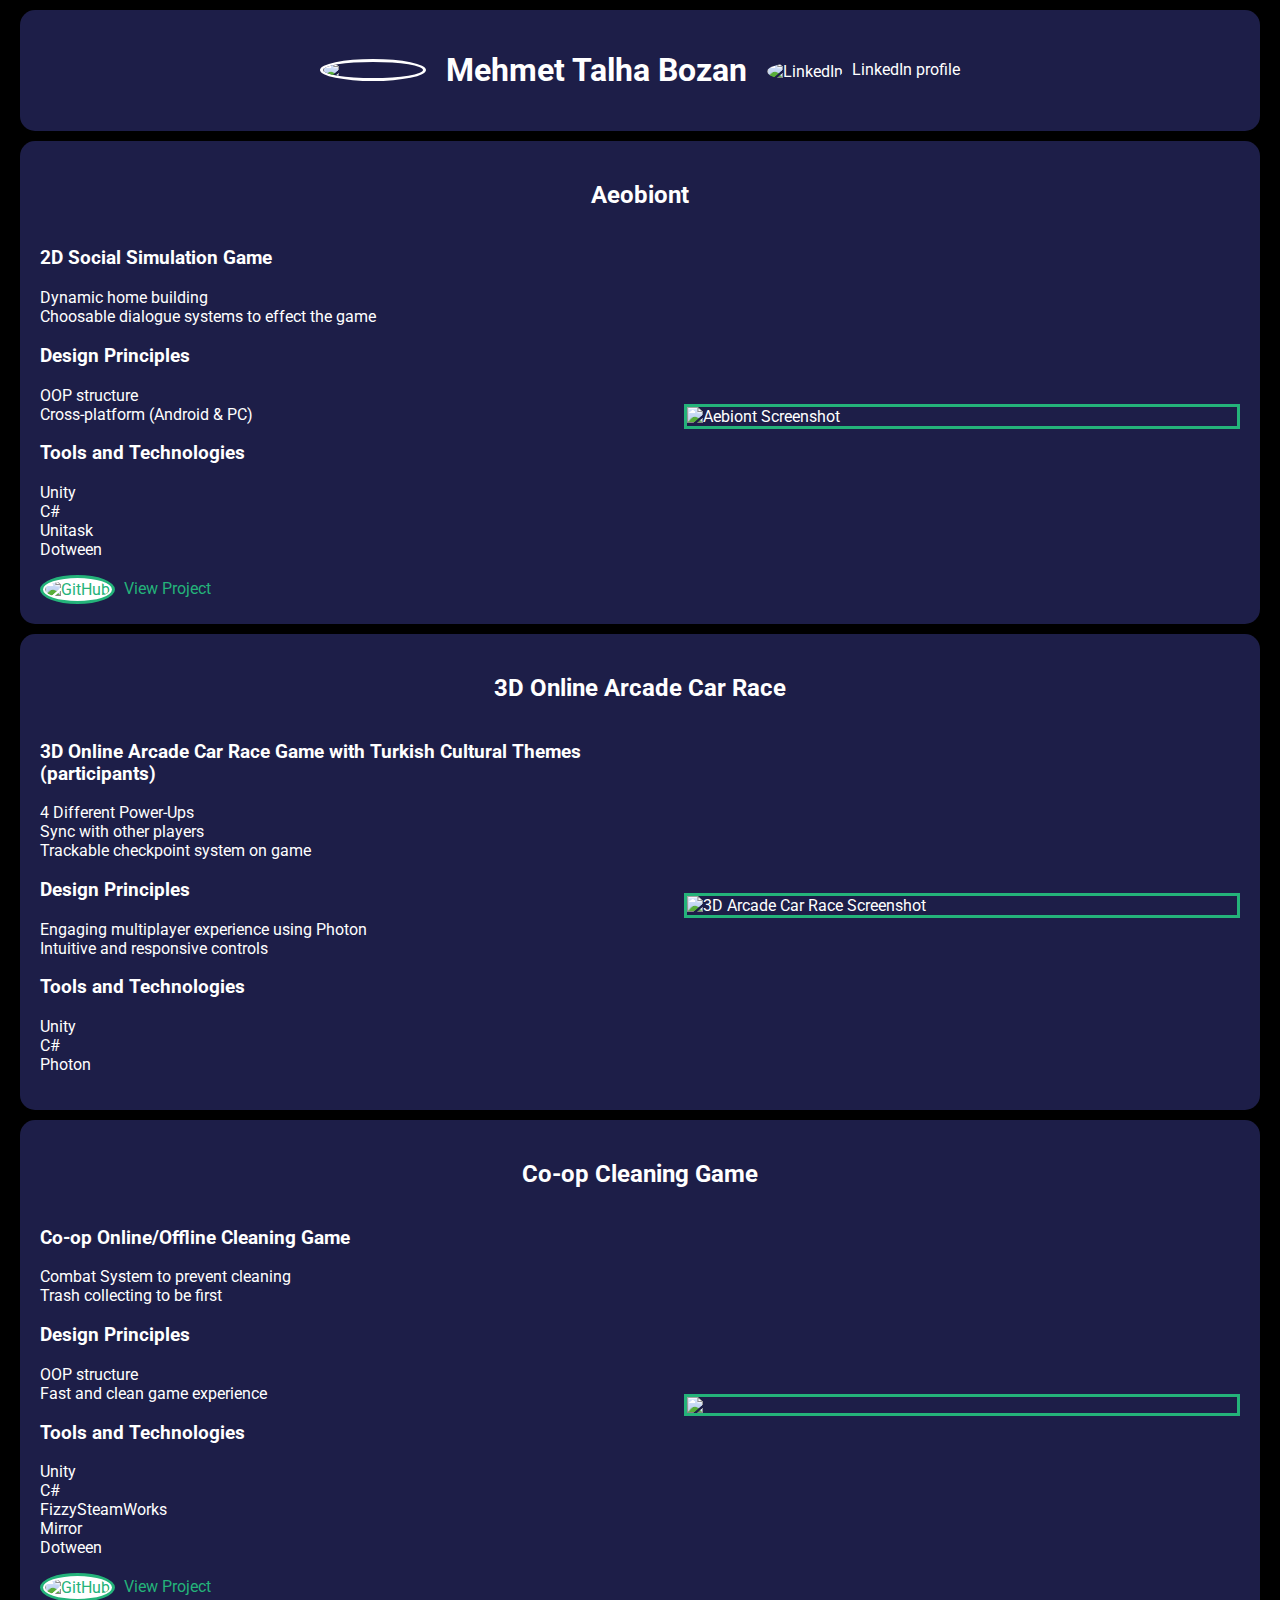
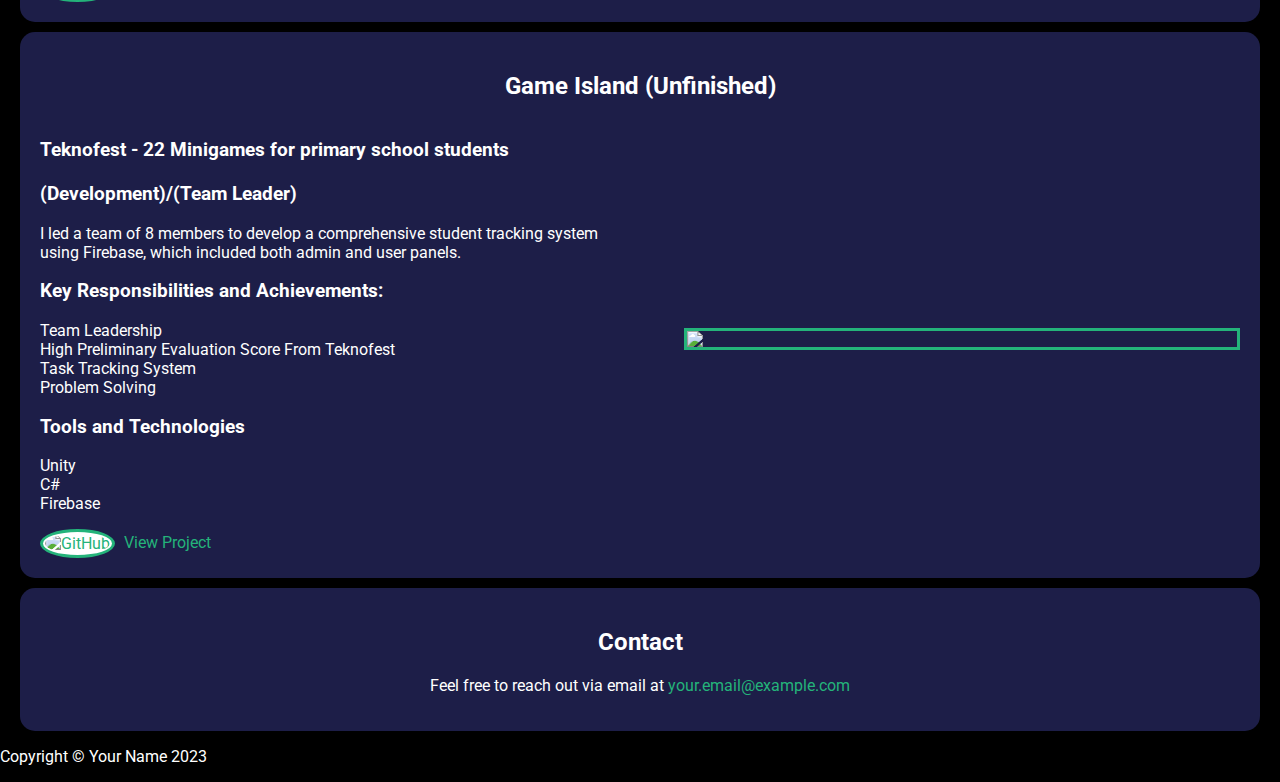
==== index.html @ c2ad6990 "Update Portfolio" ====
<!DOCTYPE html>
<html lang="en">
  <head>
    <meta charset="UTF-8" />
    <meta name="viewport" content="width=device-width, initial-scale=1.0" />
    <title>Game Developer Portfolio</title>
    <link rel="stylesheet" href="css/styles.css" />
    <link rel="icon" type="image/x-icon" href="assets/images/favicon.ico" />
    <link
      href="https://fonts.googleapis.com/css2?family=Roboto:wght@400;700&display=swap"
      rel="stylesheet"
    />
    <link rel="icon" href="assets/images/favicon.ico" />
  </head>
  <body>
    <header class="section">
      <div class="holder">
        <img
          style="max-width: 120%; height: auto; border: 3px solid white"
          src="https://media.licdn.com/dms/image/D4D03AQH8mOARW-Vsqw/profile-displayphoto-shrink_800_800/0/1674888553360?e=1718841600&v=beta&t=roE36IMVCkVnVp-s0TBsZjOnJZtFviJPsGChB_8E4e8"
        />
        <h1>Mehmet Talha Bozan</h1>
        <a
          style="color: white"
          href="https://www.linkedin.com/in/mehmet-talha-bozan/"
          target="_blank"
        >
          <img
            src="https://www.linkedin.com/favicon.ico"
            alt="LinkedIn"
            style="
              width: 20px;
              height: 20px;
              vertical-align: middle;
              margin-right: 5px;
            "
          />
          LinkedIn profile
        </a>
      </div>
    </header>

    <section class="section" id="projects">
      <h2>Aeobiont</h2>
      <div class="project">
        <div class="project-content">
          <h3>2D Social Simulation Game</h3>
          <ul>
            <li>Dynamic home building</li>
            <li>Choosable dialogue systems to effect the game</li>
            <li></li>
          </ul>
          <h3>Design Principles</h3>
          <ul>
            <li>OOP structure</li>
            <li>Cross-platform (Android & PC)</li>
          </ul>
          <h3>Tools and Technologies</h3>
          <ul>
            <li>Unity</li>
            <li>C#</li>
            <li>Unitask</li>
            <li>Dotween</li>
          </ul>
          <a href="https://github.com/talha-bozan/Aeobiont" target="_blank">
            <img
              src="https://github.githubassets.com/favicons/favicon.png"
              alt="GitHub"
              style="
                width: 24px;
                height: 24px;
                vertical-align: middle;
                margin-right: 5px;
                padding: 2px;
                background-color: white;
                border-radius: 50%;
              "
            />
            View Project
          </a>
        </div>
        <img
          src="/assets/images/Aebiont.gif"
          alt="Aebiont Screenshot"
          style="border: 3px solid #24b37a"
        />
      </div>
    </section>

    <section class="section" id="projects">
      <h2>3D Online Arcade Car Race</h2>
      <div class="project">
        <div class="project-content">
          <h3>
            3D Online Arcade Car Race Game with Turkish Cultural Themes
            (participants)
          </h3>
          <ul>
            <li>4 Different Power-Ups</li>
            <li>Sync with other players</li>
            <li>Trackable checkpoint system on game</li>
          </ul>
          <h3>Design Principles</h3>
          <ul>
            <li>Engaging multiplayer experience using Photon</li>
            <li>Intuitive and responsive controls</li>
          </ul>
          <h3>Tools and Technologies</h3>
          <ul>
            <li>Unity</li>
            <li>C#</li>
            <li>Photon</li>
          </ul>
        </div>
        <img
          src="assets/images/developiaJoga.gif"
          alt="3D Arcade Car Race
        Screenshot"
          style="border: 3px solid #24b37a"
        />
      </div>
    </section>
    <!--
    <section class="section" id="projects">
      <h2>Developia Joga</h2>
      <div class="project">
        <div class="project-content">
          <h3>Arcade Car Race</h3>
          <p>
            Description of Project 1. What it's about, what technologies were
            used, etc.
          </p>
          <a href="link_to_project_1" target="_blank">
            <img
              src="https://github.githubassets.com/favicons/favicon.png"
              alt="GitHub"
              style="
                width: 24px;
                height: 24px;
                vertical-align: middle;
                margin-right: 5px;
                padding: 2px;
                background-color: white;
                border-radius: 50%;
              "
            />
            View Project
          </a>
        </div>
        <img src=" alt="Project 1 Screenshot" style="border: 3px solid #24b37a"
        />
      </div>
       Repeat for other projects 
    </section>
-->
    <section class="section" id="projects">
      <h2>Co-op Cleaning Game</h2>
      <div class="project">
        <div class="project-content">
          <h3>Co-op Online/Offline Cleaning Game</h3>
          <ul>
            <li>Combat System to prevent cleaning</li>
            <li>Trash collecting to be first</li>
          </ul>
          <h3>Design Principles</h3>
          <ul>
            <li>OOP structure</li>
            <li>Fast and clean game experience</li>
          </ul>
          <h3>Tools and Technologies</h3>
          <ul>
            <li>Unity</li>
            <li>C#</li>
            <li>FizzySteamWorks</li>
            <li>Mirror</li>
            <li>Dotween</li>
          </ul>
          <a
            href="https://github.com/talha-bozan/Co-op-Cleaning-Game"
            target="_blank"
          >
            <img
              src="https://github.githubassets.com/favicons/favicon.png"
              alt="GitHub"
              style="
                width: 24px;
                height: 24px;
                vertical-align: middle;
                margin-right: 5px;
                padding: 2px;
                background-color: white;
                border-radius: 50%;
              "
            />
            View Project
          </a>
        </div>
        <img src="assets/images/trashgame1.gif"Project 1 Screenshot"
        style="border: 3px solid #24b37a" />
      </div>
      <!-- Repeat for other projects -->
    </section>
    <section class="section" id="projects">
      <h2>Game Island (Unfinished)</h2>
      <div class="project">
        <div class="project-content">
          <h3>
            Teknofest - 22 Minigames for primary school students <br />
            <br />(Development)/(Team Leader)
          </h3>
          <ul>
            I led a team of 8 members to develop a comprehensive student
            tracking system using Firebase, which included both admin and user
            panels.
          </ul>
          <h3>Key Responsibilities and Achievements:</h3>
          <ul>
            <li>Team Leadership</li>
            <li>High Preliminary Evaluation Score From Teknofest</li>
            <li>Task Tracking System</li>
            <li>Problem Solving</li>
          </ul>
          <h3>Tools and Technologies</h3>
          <ul>
            <li>Unity</li>
            <li>C#</li>
            <li>Firebase</li>
          </ul>
          <a href="https://github.com/Oyun-Adasi/OyunAdasi/" target="_blank">
            <img
              src="https://github.githubassets.com/favicons/favicon.png"
              alt="GitHub"
              style="
                width: 24px;
                height: 24px;
                vertical-align: middle;
                margin-right: 5px;
                padding: 2px;
                background-color: white;
                border-radius: 50%;
              "
            />
            View Project
          </a>
        </div>
        <img src="assets/images/oyunadasi.gif"Project 1 Screenshot"
        style="border: 3px solid #24b37a" />
      </div>
      <!-- Repeat for other projects -->
    </section>

    <section class="section" id="contact">
      <h2>Contact</h2>
      <p>
        Feel free to reach out via email at
        <a href="mailto:your.email@example.com">your.email@example.com</a>
      </p>
    </section>

    <footer>
      <p>Copyright © Your Name 2023</p>
    </footer>

    <script src="js/script.js"></script>
  </body>
</html>
---- css/styles.css ----
.section {
  background: rgba(36, 37, 90, 0.8) url('/mnt/data/A_semi-transparent_overlay_with_a_subtle_tech-insp.png') center/cover no-repeat;
  padding: 20px;
  text-align: center;
  margin: 10px auto;
  flex: 1;
  transition: background-color 0.5s ease, border-radius 0.5s ease;
  max-width: 1200px;
  border-radius: 15px;
  font-family: 'Roboto', sans-serif; /* Updated font */
}

.section:hover {
  background-color: rgba(36, 37, 90, 0.9);
  border-radius: 25px;
}

body {
  font-family: 'Roboto', sans-serif;
  background: #000 url() center/cover no-repeat;
  color: #fff;
  margin: 0;
}

ul {
  list-style-type: none;
  padding-left: 0;
}

header {
  display: flex;
  align-items: center;
  justify-content: center;
  gap: 20px;
}

.holder {
  display: flex;
  justify-content: center;
  align-items: center;
  gap: 20px;
}

header img {
  width: 100px;
  height: 100px;
  border-radius: 50%;
}

.project {
  display: flex;
  justify-content: space-between;
  align-items: center;
  text-align: left;
  gap: 20px;
}

.project img {
  width: 550px;
  height: auto;
  border: 3px solid #24b37a;
}

.project-content {
  flex: 1;
  max-width: 600px;
  margin-right: 20px;
}

a {
  color: #24b37a;
  text-decoration: none;
}

a:hover {
  text-decoration: underline;
}
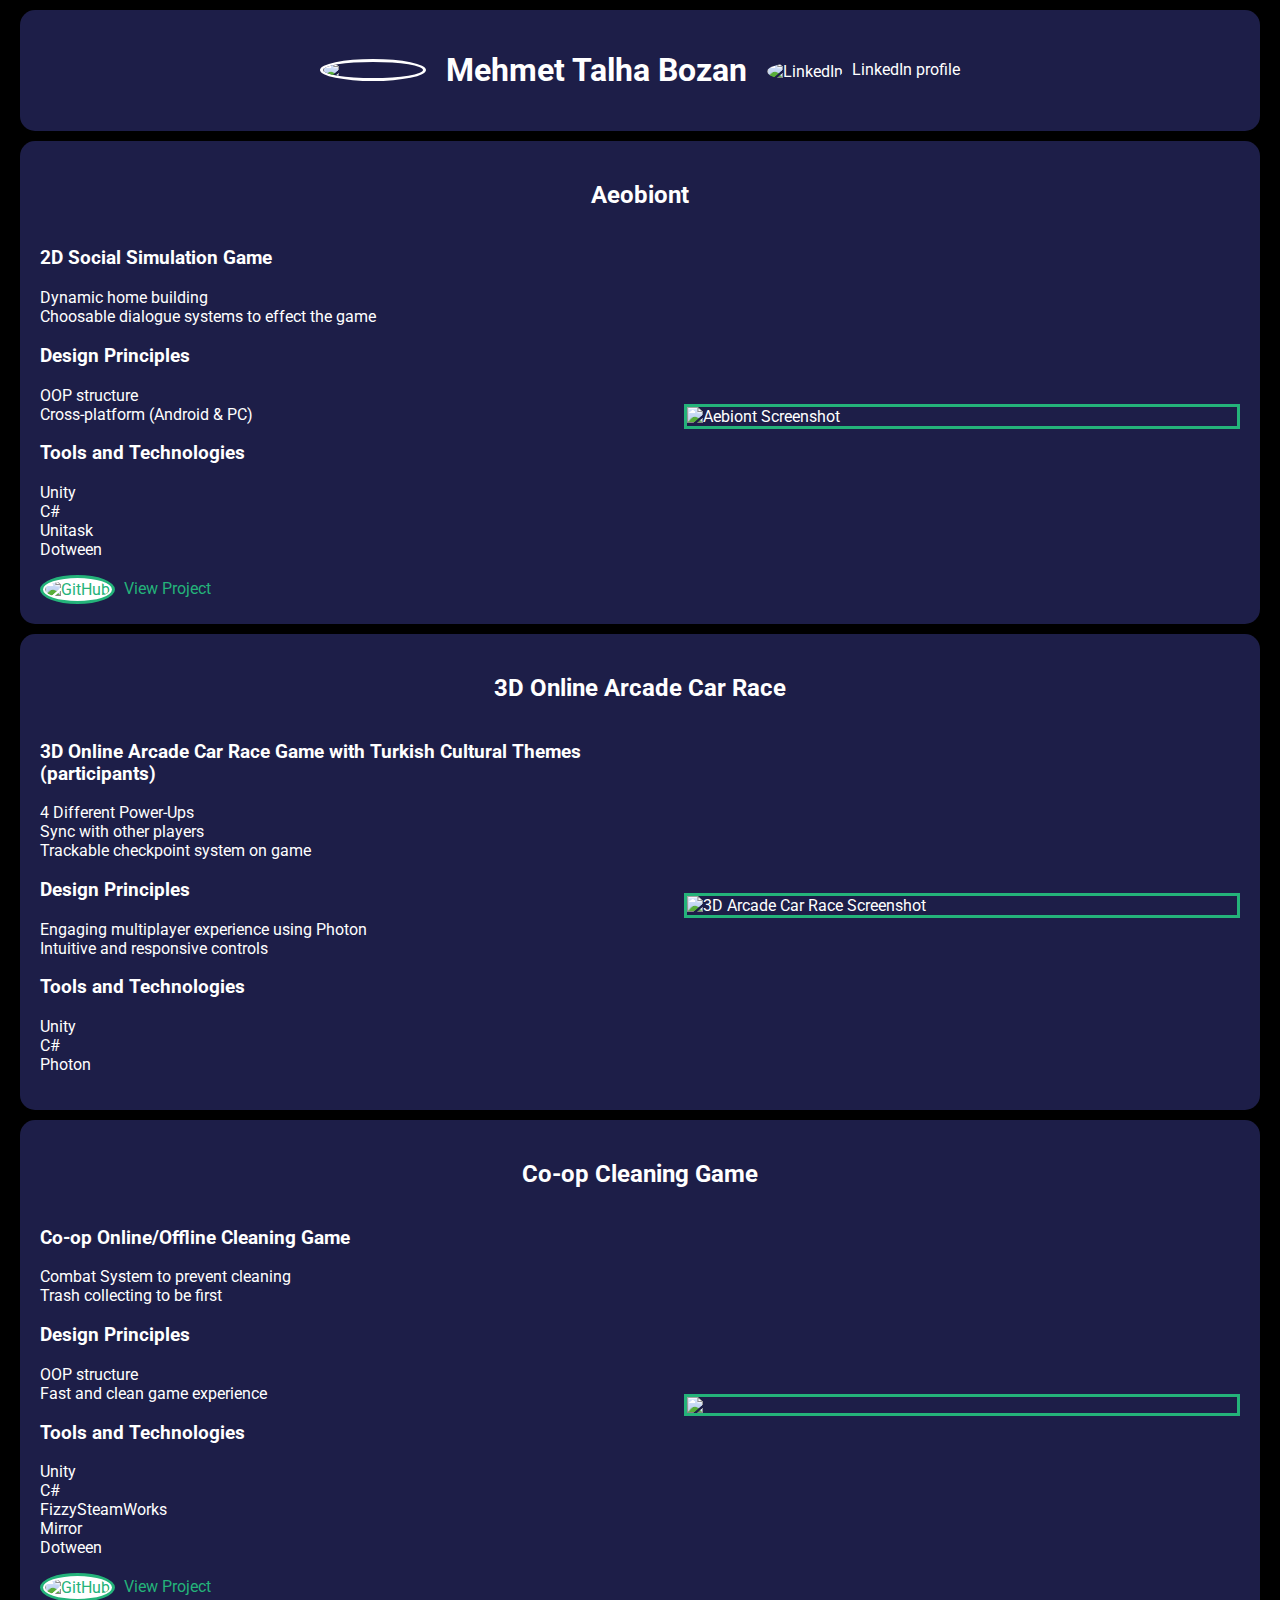
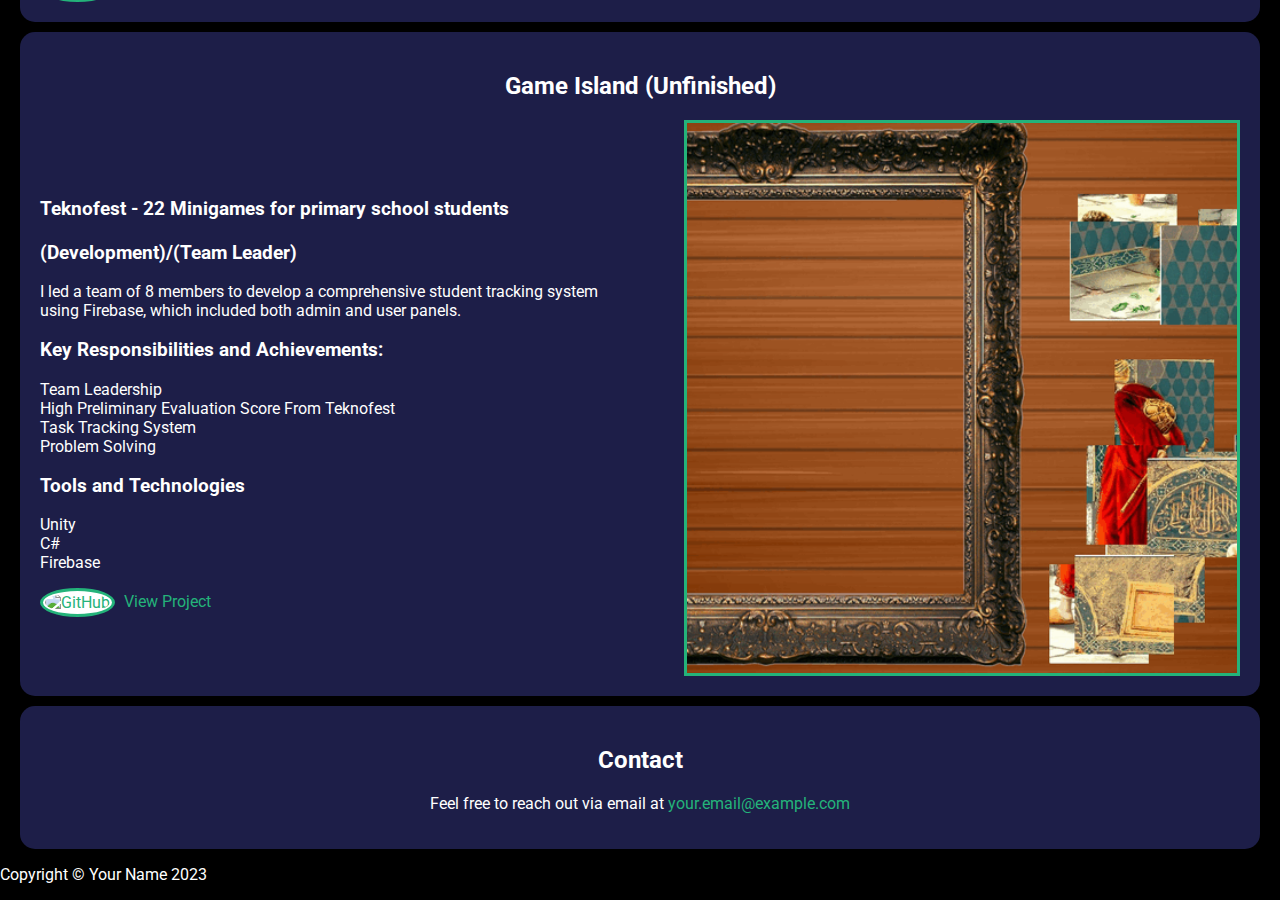
==== commit 29ec2232: "lfs removed" ====
--- a/index.html
+++ b/index.html
@@ -243,7 +243,7 @@
             View Project
           </a>
         </div>
-        <img src="assets/images/oyunadasi.gif"Project 1 Screenshot"
+        <img src="assets/images/oyunadasi1.gif"Project 1 Screenshot"
         style="border: 3px solid #24b37a" />
       </div>
       <!-- Repeat for other projects -->
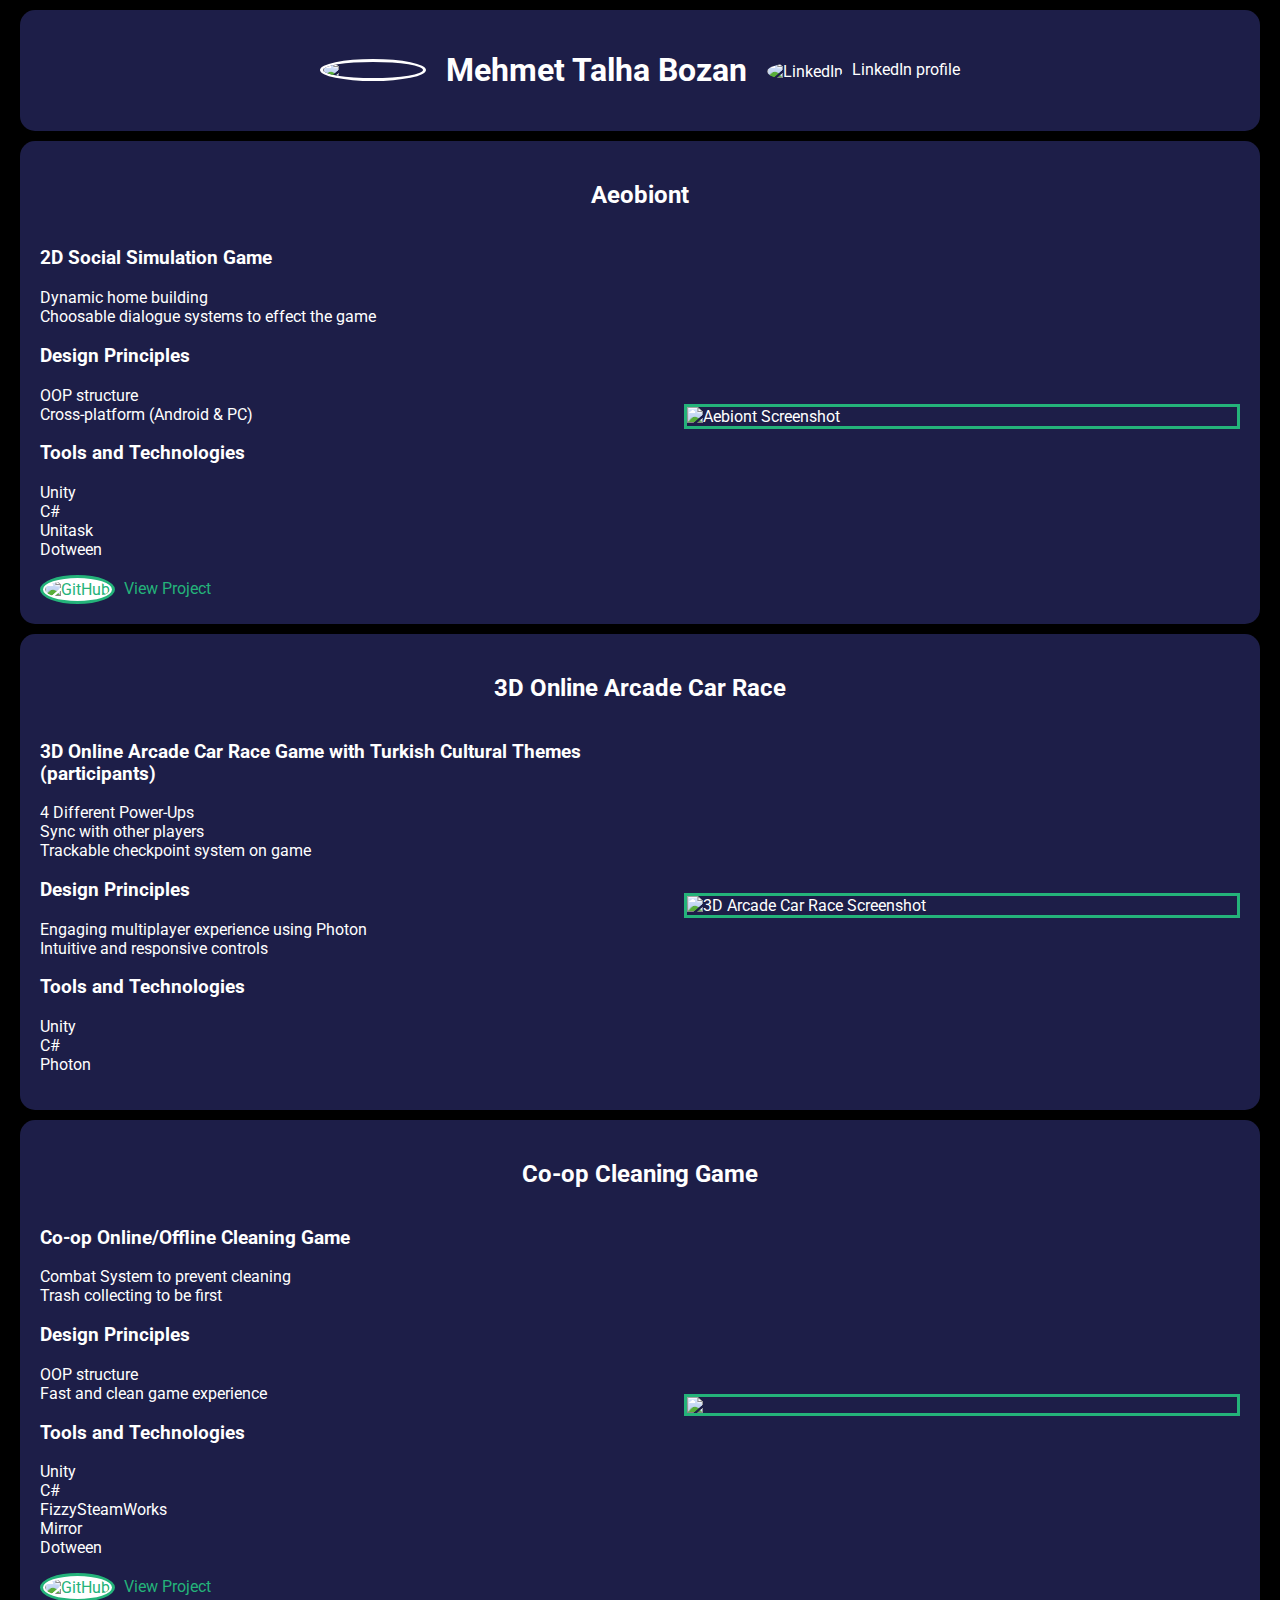
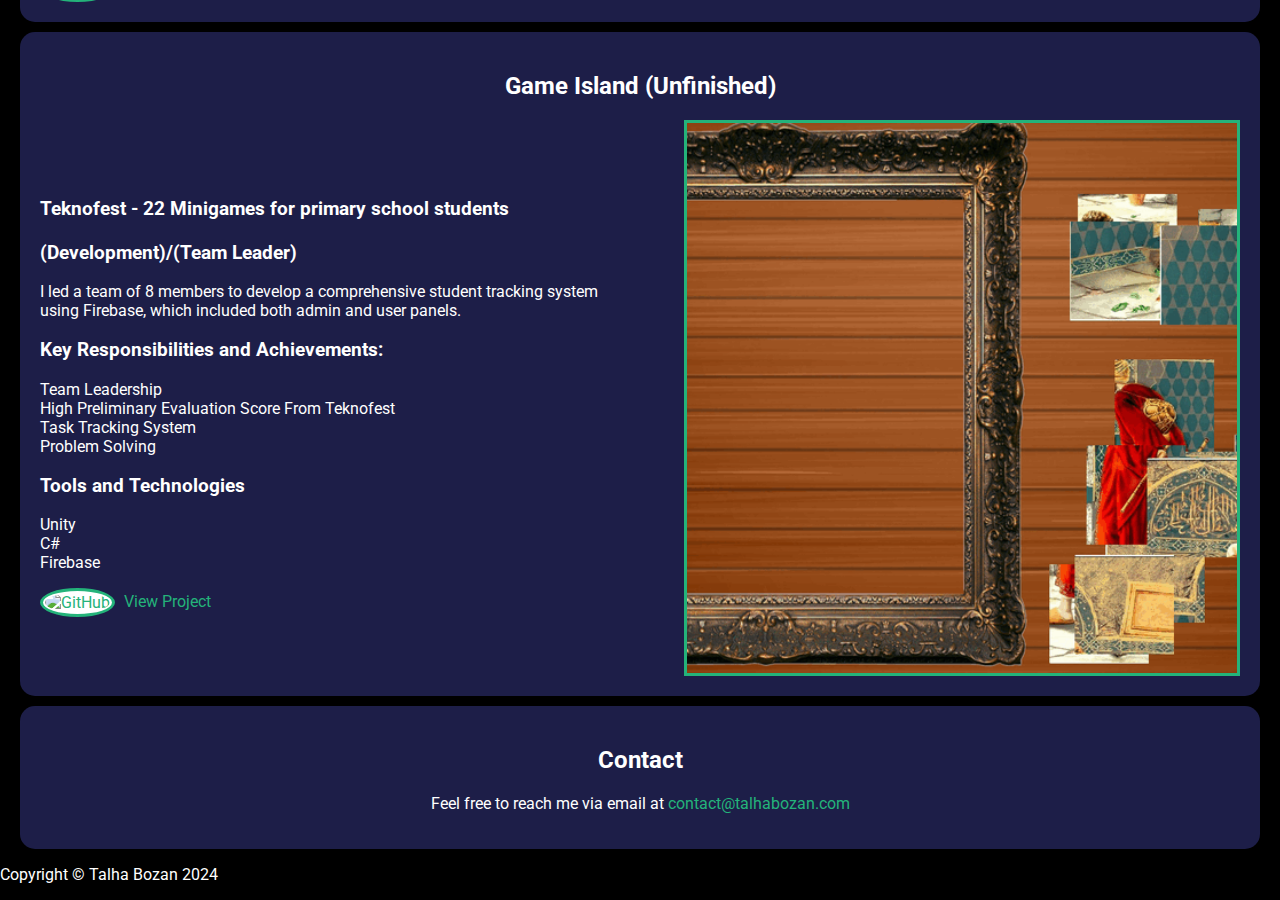
==== commit 0d65cdb5: "Changed Mail" ====
--- a/index.html
+++ b/index.html
@@ -252,13 +252,13 @@
     <section class="section" id="contact">
       <h2>Contact</h2>
       <p>
-        Feel free to reach out via email at
-        <a href="mailto:your.email@example.com">your.email@example.com</a>
+        Feel free to reach me via email at
+        <a href="mailto:contact@talhabozan.com">contact@talhabozan.com</a>
       </p>
     </section>
 
     <footer>
-      <p>Copyright © Your Name 2023</p>
+      <p>Copyright © Talha Bozan 2024</p>
     </footer>
 
     <script src="js/script.js"></script>
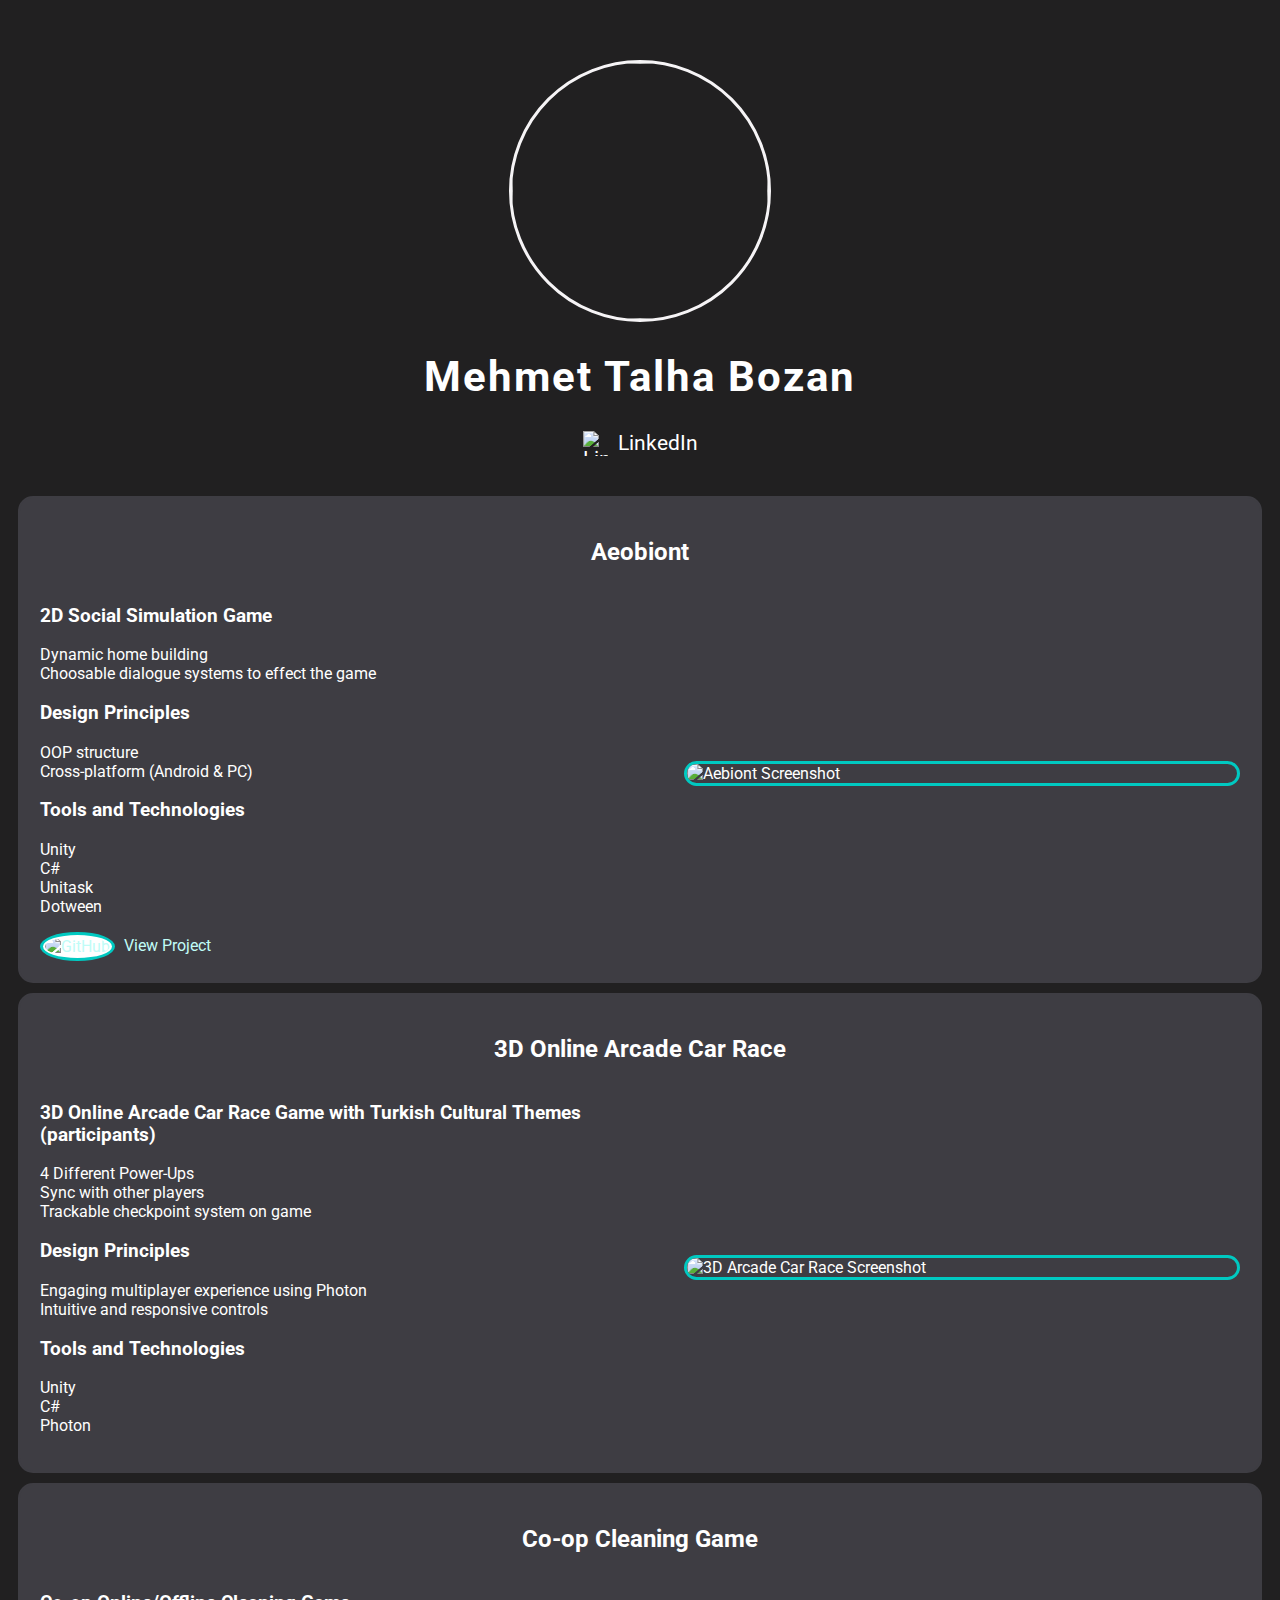
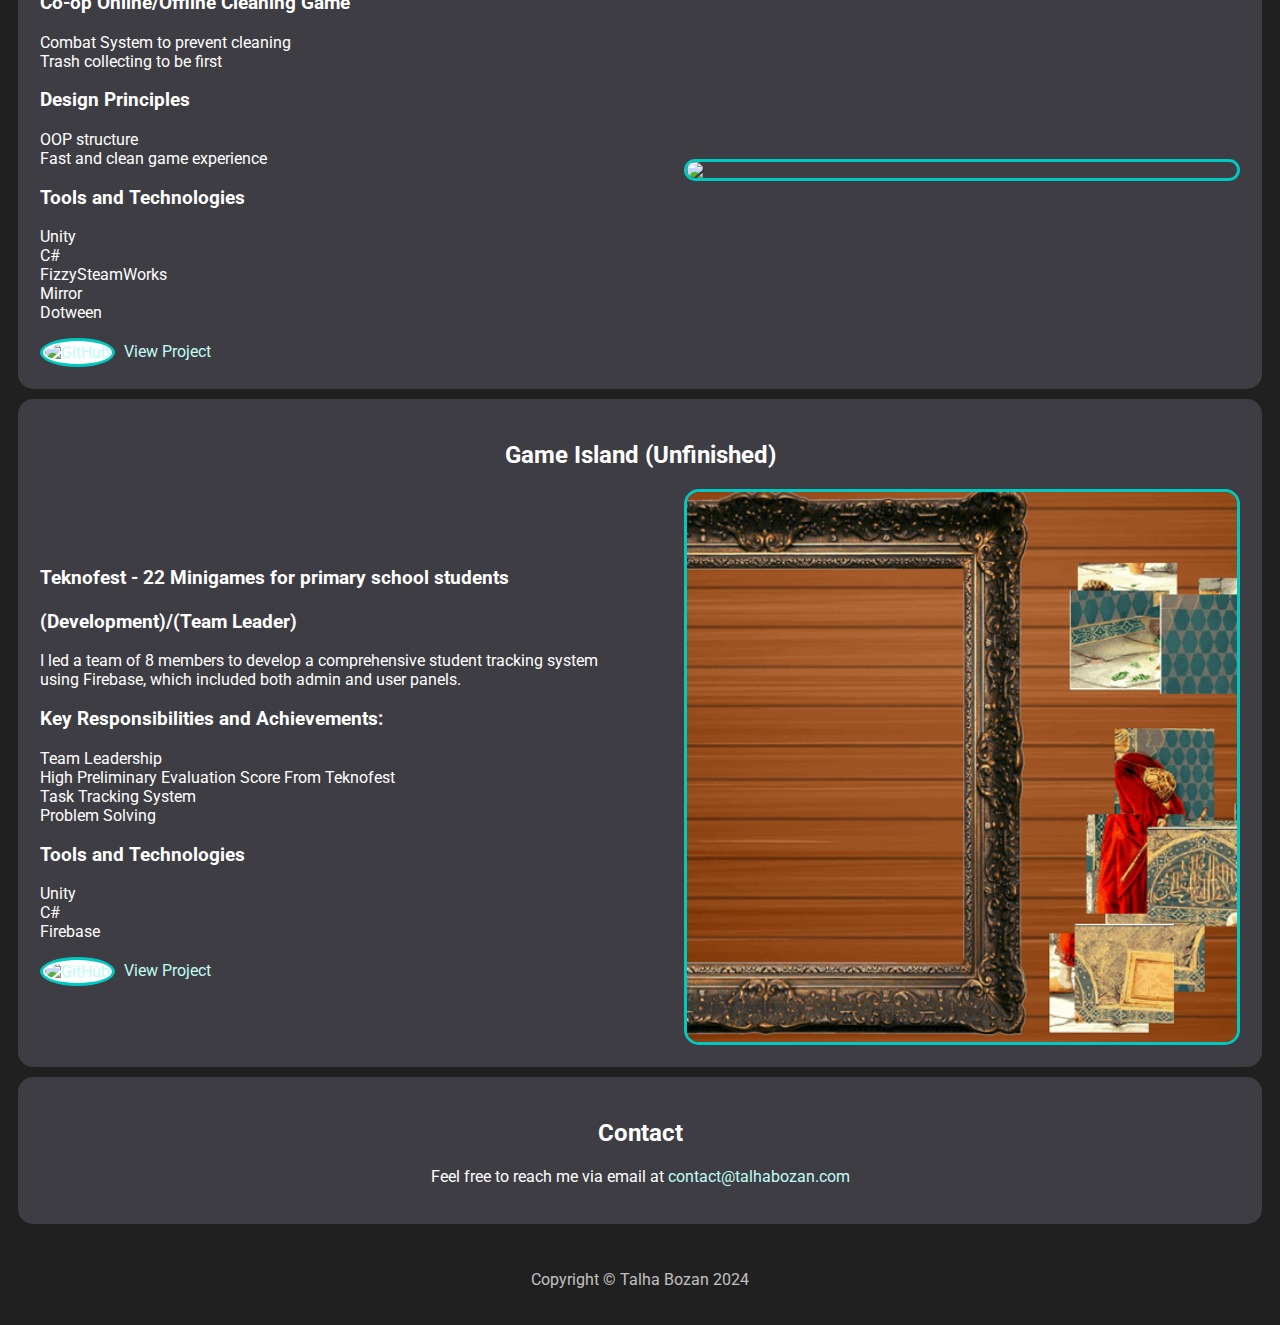
==== commit 3d3e65d3: "design revamp" ====
--- a/index.html
+++ b/index.html
@@ -1,126 +1,97 @@
 <!DOCTYPE html>
 <html lang="en">
-  <head>
-    <meta charset="UTF-8" />
-    <meta name="viewport" content="width=device-width, initial-scale=1.0" />
-    <title>Game Developer Portfolio</title>
-    <link rel="stylesheet" href="css/styles.css" />
-    <link rel="icon" type="image/x-icon" href="assets/images/favicon.ico" />
-    <link
-      href="https://fonts.googleapis.com/css2?family=Roboto:wght@400;700&display=swap"
-      rel="stylesheet"
-    />
-    <link rel="icon" href="assets/images/favicon.ico" />
-  </head>
-  <body>
-    <header class="section">
-      <div class="holder">
-        <img
-          style="max-width: 120%; height: auto; border: 3px solid white"
-          src="https://media.licdn.com/dms/image/D4D03AQH8mOARW-Vsqw/profile-displayphoto-shrink_800_800/0/1674888553360?e=1718841600&v=beta&t=roE36IMVCkVnVp-s0TBsZjOnJZtFviJPsGChB_8E4e8"
-        />
-        <h1>Mehmet Talha Bozan</h1>
-        <a
-          style="color: white"
-          href="https://www.linkedin.com/in/mehmet-talha-bozan/"
-          target="_blank"
-        >
-          <img
-            src="https://www.linkedin.com/favicon.ico"
-            alt="LinkedIn"
-            style="
-              width: 20px;
-              height: 20px;
-              vertical-align: middle;
-              margin-right: 5px;
-            "
-          />
-          LinkedIn profile
+
+<head>
+  <meta charset="UTF-8" />
+  <meta name="viewport" content="width=device-width, initial-scale=1.0" />
+  <title>Talha's Portfolio</title>
+  <link rel="stylesheet" href="css/styles.css" />
+  <link rel="icon" type="image/x-icon" href="assets/images/favicon.ico" />
+  <link href="https://fonts.googleapis.com/css2?family=Roboto:wght@400;700&display=swap" rel="stylesheet" />
+  <link rel="icon" href="assets/images/favicon.ico" />
+</head>
+
+<body>
+  <header class="">
+    <div class="holder">
+      <img class="avatar"
+        src="https://media.licdn.com/dms/image/D4D03AQH8mOARW-Vsqw/profile-displayphoto-shrink_800_800/0/1674888553360?e=1718841600&v=beta&t=roE36IMVCkVnVp-s0TBsZjOnJZtFviJPsGChB_8E4e8" />
+      <h1>Mehmet Talha Bozan</h1>
+      <a class="social-link" href="https://www.linkedin.com/in/mehmet-talha-bozan/" target="_blank">
+        <img src="https://www.linkedin.com/favicon.ico" alt="LinkedIn" class="linkedin-icon" />
+        LinkedIn
+      </a>
+    </div>
+  </header>
+
+  <section class="section" id="projects">
+    <h2>Aeobiont</h2>
+    <div class="project">
+      <div class="project-content">
+        <h3>2D Social Simulation Game</h3>
+        <ul>
+          <li>Dynamic home building</li>
+          <li>Choosable dialogue systems to effect the game</li>
+          <li></li>
+        </ul>
+        <h3>Design Principles</h3>
+        <ul>
+          <li>OOP structure</li>
+          <li>Cross-platform (Android & PC)</li>
+        </ul>
+        <h3>Tools and Technologies</h3>
+        <ul>
+          <li>Unity</li>
+          <li>C#</li>
+          <li>Unitask</li>
+          <li>Dotween</li>
+        </ul>
+        <a href="https://github.com/talha-bozan/Aeobiont" target="_blank">
+          <img src="https://github.githubassets.com/favicons/favicon.png" alt="GitHub" style="
+                width: 24px;
+                height: 24px;
+                vertical-align: middle;
+                margin-right: 5px;
+                padding: 2px;
+                background-color: white;
+                border-radius: 50%;
+              " />
+          View Project
         </a>
       </div>
-    </header>
-
-    <section class="section" id="projects">
-      <h2>Aeobiont</h2>
-      <div class="project">
-        <div class="project-content">
-          <h3>2D Social Simulation Game</h3>
-          <ul>
-            <li>Dynamic home building</li>
-            <li>Choosable dialogue systems to effect the game</li>
-            <li></li>
-          </ul>
-          <h3>Design Principles</h3>
-          <ul>
-            <li>OOP structure</li>
-            <li>Cross-platform (Android & PC)</li>
-          </ul>
-          <h3>Tools and Technologies</h3>
-          <ul>
-            <li>Unity</li>
-            <li>C#</li>
-            <li>Unitask</li>
-            <li>Dotween</li>
-          </ul>
-          <a href="https://github.com/talha-bozan/Aeobiont" target="_blank">
-            <img
-              src="https://github.githubassets.com/favicons/favicon.png"
-              alt="GitHub"
-              style="
-                width: 24px;
-                height: 24px;
-                vertical-align: middle;
-                margin-right: 5px;
-                padding: 2px;
-                background-color: white;
-                border-radius: 50%;
-              "
-            />
-            View Project
-          </a>
-        </div>
-        <img
-          src="/assets/images/Aebiont.gif"
-          alt="Aebiont Screenshot"
-          style="border: 3px solid #24b37a"
-        />
-      </div>
-    </section>
-
-    <section class="section" id="projects">
-      <h2>3D Online Arcade Car Race</h2>
-      <div class="project">
-        <div class="project-content">
-          <h3>
-            3D Online Arcade Car Race Game with Turkish Cultural Themes
-            (participants)
-          </h3>
-          <ul>
-            <li>4 Different Power-Ups</li>
-            <li>Sync with other players</li>
-            <li>Trackable checkpoint system on game</li>
-          </ul>
-          <h3>Design Principles</h3>
-          <ul>
-            <li>Engaging multiplayer experience using Photon</li>
-            <li>Intuitive and responsive controls</li>
-          </ul>
-          <h3>Tools and Technologies</h3>
-          <ul>
-            <li>Unity</li>
-            <li>C#</li>
-            <li>Photon</li>
-          </ul>
-        </div>
-        <img
-          src="assets/images/developiaJoga.gif"
-          alt="3D Arcade Car Race
-        Screenshot"
-          style="border: 3px solid #24b37a"
-        />
-      </div>
-    </section>
-    <!--
+      <img class="project-preview" src="/assets/images/Aebiont.gif" alt="Aebiont Screenshot" />
+    </div>
+  </section>
+
+  <section class="section" id="projects">
+    <h2>3D Online Arcade Car Race</h2>
+    <div class="project">
+      <div class="project-content">
+        <h3>
+          3D Online Arcade Car Race Game with Turkish Cultural Themes
+          (participants)
+        </h3>
+        <ul>
+          <li>4 Different Power-Ups</li>
+          <li>Sync with other players</li>
+          <li>Trackable checkpoint system on game</li>
+        </ul>
+        <h3>Design Principles</h3>
+        <ul>
+          <li>Engaging multiplayer experience using Photon</li>
+          <li>Intuitive and responsive controls</li>
+        </ul>
+        <h3>Tools and Technologies</h3>
+        <ul>
+          <li>Unity</li>
+          <li>C#</li>
+          <li>Photon</li>
+        </ul>
+      </div>
+      <img class="project-preview" src="assets/images/developiaJoga.gif" alt="3D Arcade Car Race Screenshot" />
+    </div>
+  </section>
+  <!--
     <section class="section" id="projects">
       <h2>Developia Joga</h2>
       <div class="project">
@@ -147,120 +118,107 @@
             View Project
           </a>
         </div>
-        <img src=" alt="Project 1 Screenshot" style="border: 3px solid #24b37a"
-        />
-      </div>
-       Repeat for other projects 
+        <img class="project-preview" src=" alt="Project 1 Screenshot" />
+      </div>
+      Repeat for other projects 
     </section>
 -->
-    <section class="section" id="projects">
-      <h2>Co-op Cleaning Game</h2>
-      <div class="project">
-        <div class="project-content">
-          <h3>Co-op Online/Offline Cleaning Game</h3>
-          <ul>
-            <li>Combat System to prevent cleaning</li>
-            <li>Trash collecting to be first</li>
-          </ul>
-          <h3>Design Principles</h3>
-          <ul>
-            <li>OOP structure</li>
-            <li>Fast and clean game experience</li>
-          </ul>
-          <h3>Tools and Technologies</h3>
-          <ul>
-            <li>Unity</li>
-            <li>C#</li>
-            <li>FizzySteamWorks</li>
-            <li>Mirror</li>
-            <li>Dotween</li>
-          </ul>
-          <a
-            href="https://github.com/talha-bozan/Co-op-Cleaning-Game"
-            target="_blank"
-          >
-            <img
-              src="https://github.githubassets.com/favicons/favicon.png"
-              alt="GitHub"
-              style="
-                width: 24px;
-                height: 24px;
-                vertical-align: middle;
-                margin-right: 5px;
-                padding: 2px;
-                background-color: white;
-                border-radius: 50%;
-              "
-            />
-            View Project
-          </a>
-        </div>
-        <img src="assets/images/trashgame1.gif"Project 1 Screenshot"
-        style="border: 3px solid #24b37a" />
-      </div>
-      <!-- Repeat for other projects -->
-    </section>
-    <section class="section" id="projects">
-      <h2>Game Island (Unfinished)</h2>
-      <div class="project">
-        <div class="project-content">
-          <h3>
-            Teknofest - 22 Minigames for primary school students <br />
-            <br />(Development)/(Team Leader)
-          </h3>
-          <ul>
-            I led a team of 8 members to develop a comprehensive student
-            tracking system using Firebase, which included both admin and user
-            panels.
-          </ul>
-          <h3>Key Responsibilities and Achievements:</h3>
-          <ul>
-            <li>Team Leadership</li>
-            <li>High Preliminary Evaluation Score From Teknofest</li>
-            <li>Task Tracking System</li>
-            <li>Problem Solving</li>
-          </ul>
-          <h3>Tools and Technologies</h3>
-          <ul>
-            <li>Unity</li>
-            <li>C#</li>
-            <li>Firebase</li>
-          </ul>
-          <a href="https://github.com/Oyun-Adasi/OyunAdasi/" target="_blank">
-            <img
-              src="https://github.githubassets.com/favicons/favicon.png"
-              alt="GitHub"
-              style="
-                width: 24px;
-                height: 24px;
-                vertical-align: middle;
-                margin-right: 5px;
-                padding: 2px;
-                background-color: white;
-                border-radius: 50%;
-              "
-            />
-            View Project
-          </a>
-        </div>
-        <img src="assets/images/oyunadasi1.gif"Project 1 Screenshot"
-        style="border: 3px solid #24b37a" />
-      </div>
-      <!-- Repeat for other projects -->
-    </section>
-
-    <section class="section" id="contact">
-      <h2>Contact</h2>
-      <p>
-        Feel free to reach me via email at
-        <a href="mailto:contact@talhabozan.com">contact@talhabozan.com</a>
-      </p>
-    </section>
-
-    <footer>
-      <p>Copyright © Talha Bozan 2024</p>
-    </footer>
-
-    <script src="js/script.js"></script>
-  </body>
-</html>
+  <section class="section" id="projects">
+    <h2>Co-op Cleaning Game</h2>
+    <div class="project">
+      <div class="project-content">
+        <h3>Co-op Online/Offline Cleaning Game</h3>
+        <ul>
+          <li>Combat System to prevent cleaning</li>
+          <li>Trash collecting to be first</li>
+        </ul>
+        <h3>Design Principles</h3>
+        <ul>
+          <li>OOP structure</li>
+          <li>Fast and clean game experience</li>
+        </ul>
+        <h3>Tools and Technologies</h3>
+        <ul>
+          <li>Unity</li>
+          <li>C#</li>
+          <li>FizzySteamWorks</li>
+          <li>Mirror</li>
+          <li>Dotween</li>
+        </ul>
+        <a href="https://github.com/talha-bozan/Co-op-Cleaning-Game" target="_blank">
+          <img src="https://github.githubassets.com/favicons/favicon.png" alt="GitHub" style="
+                width: 24px;
+                height: 24px;
+                vertical-align: middle;
+                margin-right: 5px;
+                padding: 2px;
+                background-color: white;
+                border-radius: 50%;
+              " />
+          View Project
+        </a>
+      </div>
+      <img class="project-preview" src="assets/images/trashgame1.gif" />
+    </div>
+    <!-- Repeat for other projects -->
+  </section>
+  <section class="section" id="projects">
+    <h2>Game Island (Unfinished)</h2>
+    <div class="project">
+      <div class="project-content">
+        <h3>
+          Teknofest - 22 Minigames for primary school students <br />
+          <br />(Development)/(Team Leader)
+        </h3>
+        <ul>
+          I led a team of 8 members to develop a comprehensive student
+          tracking system using Firebase, which included both admin and user
+          panels.
+        </ul>
+        <h3>Key Responsibilities and Achievements:</h3>
+        <ul>
+          <li>Team Leadership</li>
+          <li>High Preliminary Evaluation Score From Teknofest</li>
+          <li>Task Tracking System</li>
+          <li>Problem Solving</li>
+        </ul>
+        <h3>Tools and Technologies</h3>
+        <ul>
+          <li>Unity</li>
+          <li>C#</li>
+          <li>Firebase</li>
+        </ul>
+        <a href="https://github.com/Oyun-Adasi/OyunAdasi/" target="_blank">
+          <img src="https://github.githubassets.com/favicons/favicon.png" alt="GitHub" style="
+                width: 24px;
+                height: 24px;
+                vertical-align: middle;
+                margin-right: 5px;
+                padding: 2px;
+                background-color: white;
+                border-radius: 50%;
+              " />
+          View Project
+        </a>
+      </div>
+      <img class="project-preview" src="assets/images/oyunadasi1.gif" />
+    </div>
+    <!-- Repeat for other projects -->
+  </section>
+
+  <section class="section" id="contact">
+    <h2>Contact</h2>
+    <p>
+      Feel free to reach me via email at
+      <a href="mailto:contact@talhabozan.com">contact@talhabozan.com</a>
+    </p>
+  </section>
+
+  <footer>
+    <p>Copyright © Talha Bozan 2024</p>
+  </footer>
+
+  <script src="js/script.js"></script>
+</body>
+
+</html>--- a/css/styles.css
+++ b/css/styles.css
@@ -1,23 +1,24 @@
 .section {
-  background: rgba(36, 37, 90, 0.8) url('/mnt/data/A_semi-transparent_overlay_with_a_subtle_tech-insp.png') center/cover no-repeat;
+  background: #3E3D43;
   padding: 20px;
   text-align: center;
   margin: 10px auto;
   flex: 1;
-  transition: background-color 0.5s ease, border-radius 0.5s ease;
+  transition: background-color 0.5s ease, border-color 0.5s ease;
   max-width: 1200px;
   border-radius: 15px;
+  border: 2px solid #3E3D43;
   font-family: 'Roboto', sans-serif; /* Updated font */
 }
 
 .section:hover {
-  background-color: rgba(36, 37, 90, 0.9);
-  border-radius: 25px;
+  background-color: #3E3D43AA;
+  border-color: #00C9C1;
 }
 
 body {
   font-family: 'Roboto', sans-serif;
-  background: #000 url() center/cover no-repeat;
+  background: #212021;
   color: #fff;
   margin: 0;
 }
@@ -35,16 +36,57 @@
 }
 
 .holder {
+  margin: 60px 0 30px 0;
   display: flex;
+  flex-direction: column;
   justify-content: center;
   align-items: center;
-  gap: 20px;
+  gap: 30px;
+  font-size: 1.3em;
+}
+
+.holder > h1 {
+  margin: 0;
+  letter-spacing: 2px;
 }
 
 header img {
-  width: 100px;
-  height: 100px;
+  max-width: 120%;
+  width: 256px;
+  height: 256px;
+}
+
+.avatar {
   border-radius: 50%;
+  border: 3px solid #F6F4F6;
+}
+
+.avatar:hover {
+  animation: hoover 5s ease-in-out infinite;
+}
+
+@keyframes hoover {
+  0% {
+    transform: scale(1);
+  }
+  50% {
+    transform: scale(1.1);
+  }
+  100% {
+    transform: scale(1);
+  }
+}
+
+.social-link {
+  color: white;
+  display: flex;
+  items-align: center;
+  gap: 10px;
+}
+
+.linkedin-icon {
+  width: 25px;
+  height: 25px;
 }
 
 .project {
@@ -58,7 +100,7 @@
 .project img {
   width: 550px;
   height: auto;
-  border: 3px solid #24b37a;
+  border: 3px solid #00C9C1;
 }
 
 .project-content {
@@ -67,11 +109,44 @@
   margin-right: 20px;
 }
 
+.project-preview {
+  border: 3px solid #00C9C1;
+  border-radius: 15px;
+}
+
 a {
-  color: #24b37a;
+  color: #C0FCF7;
   text-decoration: none;
 }
 
 a:hover {
   text-decoration: underline;
 }
+
+footer {
+  text-align: center;
+  padding: 20px;
+  color: #C2C1C2;
+}
+
+@media (max-width: 1024px) {
+  .section {
+    margin: 10px;
+  }
+}
+
+/* Media query for mobile devices */
+@media (max-width: 768px) {
+  .section {
+    overflow: hidden; /* Ensure content does not overflow */
+  }
+
+  .project {
+    flex-wrap: wrap; /* Allow the content to wrap */
+  }
+
+  .project img {
+    width: 100%; /* Make image width 100% of the parent container */
+    max-width: 100%; /* Ensure it doesn’t exceed parent container */
+  }
+}
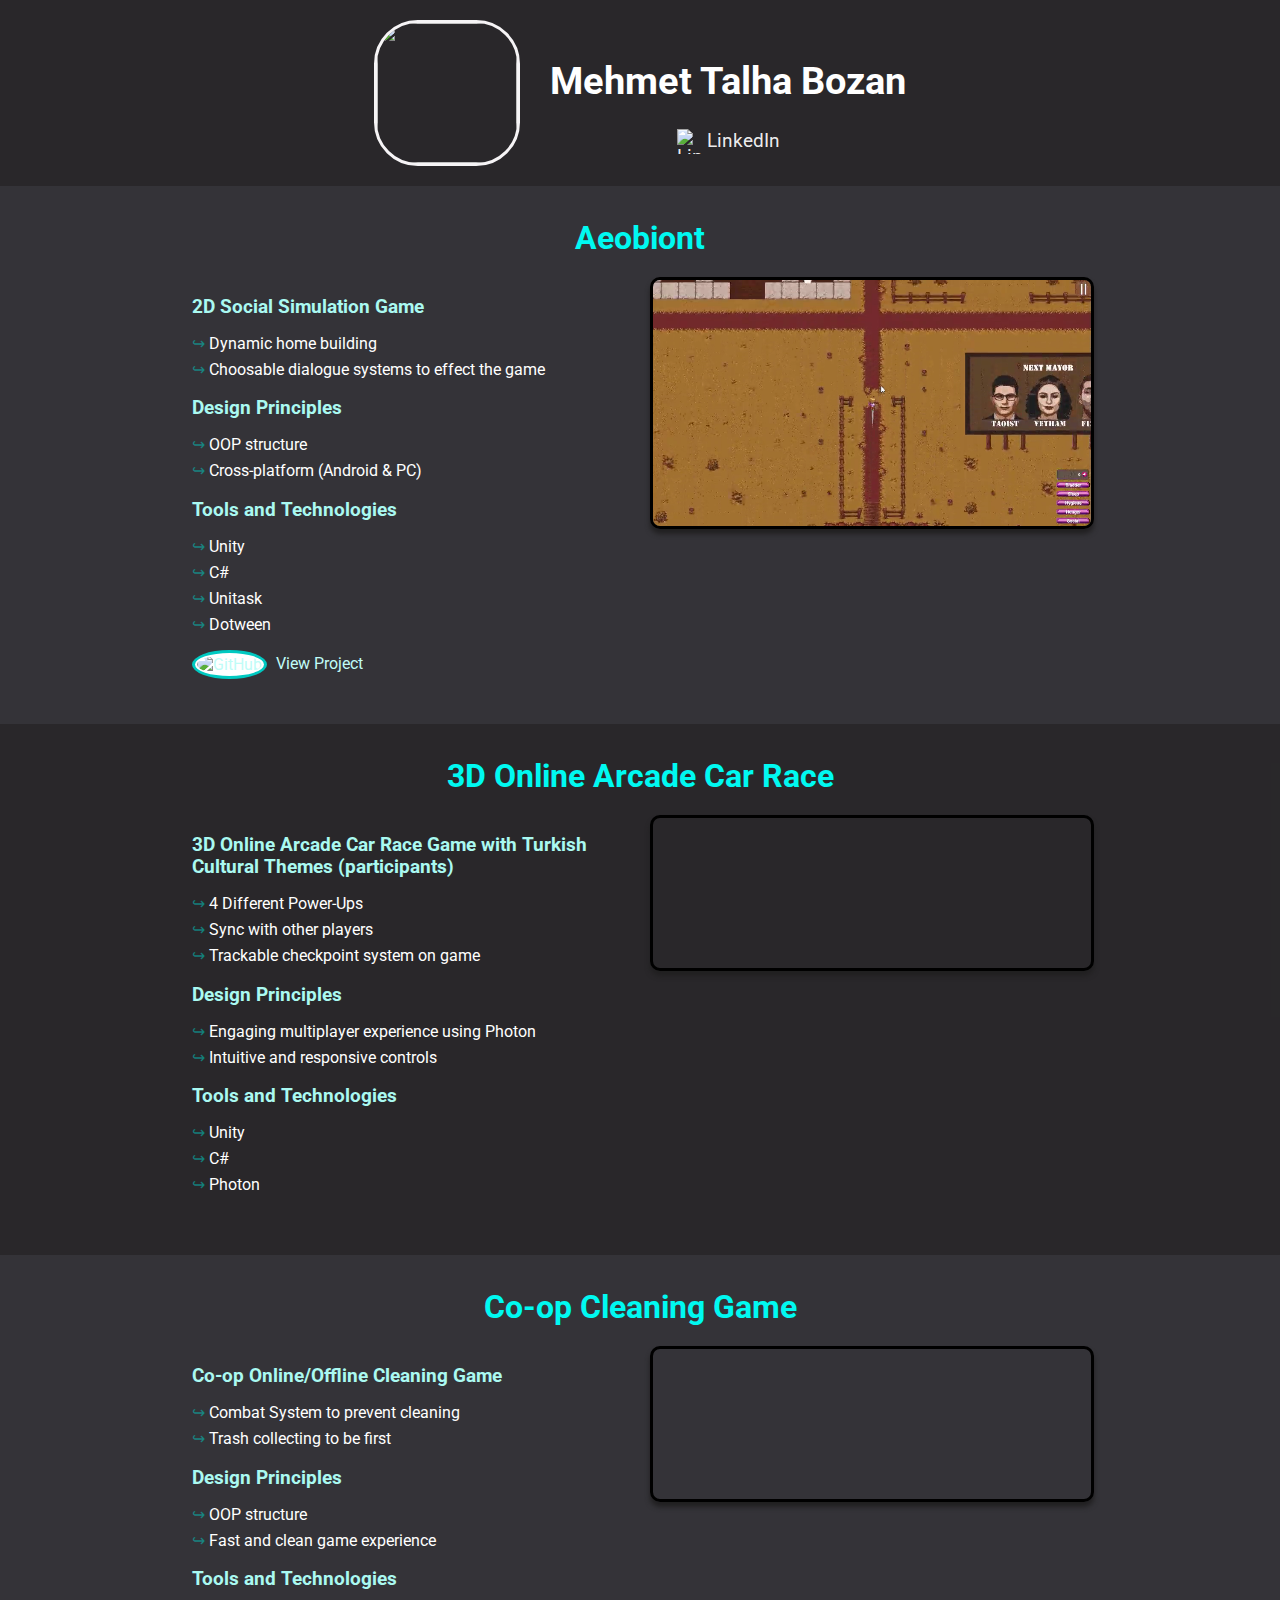
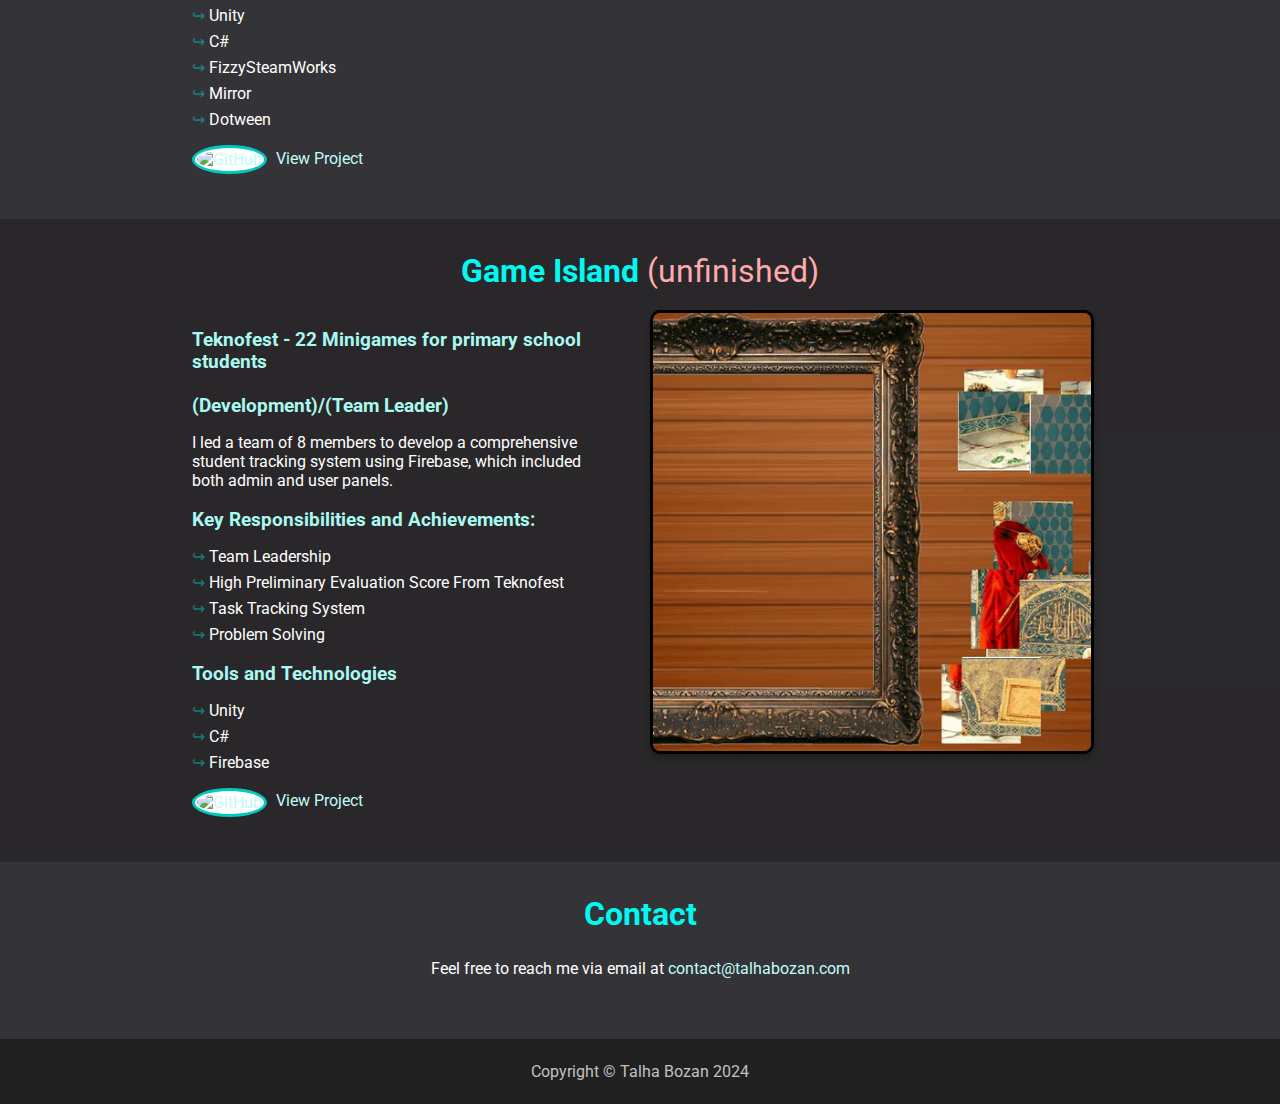
==== commit 0c37cda5: "change design and previews" ====
--- a/index.html
+++ b/index.html
@@ -15,12 +15,14 @@
   <header class="">
     <div class="holder">
       <img class="avatar"
-        src="https://media.licdn.com/dms/image/D4D03AQH8mOARW-Vsqw/profile-displayphoto-shrink_800_800/0/1674888553360?e=1718841600&v=beta&t=roE36IMVCkVnVp-s0TBsZjOnJZtFviJPsGChB_8E4e8" />
-      <h1>Mehmet Talha Bozan</h1>
-      <a class="social-link" href="https://www.linkedin.com/in/mehmet-talha-bozan/" target="_blank">
-        <img src="https://www.linkedin.com/favicon.ico" alt="LinkedIn" class="linkedin-icon" />
-        LinkedIn
-      </a>
+        src="https://media.licdn.com/dms/image/D4D03AQH8mOARW-Vsqw/profile-displayphoto-shrink_800_800/0/1674888553360?e=1724284800&v=beta&t=5JjXkPGmYBhAHNs0jxciWUTKcDCp1AYMdVLkilDbvHo" />
+      <div>
+        <h1>Mehmet Talha Bozan</h1>
+        <a class="social-link" href="https://www.linkedin.com/in/mehmet-talha-bozan/" target="_blank">
+          <img src="https://www.linkedin.com/favicon.ico" alt="LinkedIn" class="linkedin-icon" />
+          LinkedIn
+        </a>
+      </div>
     </div>
   </header>
 
@@ -32,7 +34,7 @@
         <ul>
           <li>Dynamic home building</li>
           <li>Choosable dialogue systems to effect the game</li>
-          <li></li>
+          <!-- <li></li> -->
         </ul>
         <h3>Design Principles</h3>
         <ul>
@@ -59,7 +61,8 @@
           View Project
         </a>
       </div>
-      <img class="project-preview" src="/assets/images/Aebiont.gif" alt="Aebiont Screenshot" />
+      <!-- <img class="project-preview" src="/assets/images/Aebiont.gif" alt="Aebiont Screenshot" /> -->
+      <video class="project-preview" src="assets/images/Aebiont.mp4" autoplay muted playsinline></video>
     </div>
   </section>
 
@@ -88,7 +91,8 @@
           <li>Photon</li>
         </ul>
       </div>
-      <img class="project-preview" src="assets/images/developiaJoga.gif" alt="3D Arcade Car Race Screenshot" />
+      <!-- <img class="project-preview" src="assets/images/developiaJoga.gif" alt="3D Arcade Car Race Screenshot" /> -->
+      <video class="project-preview" src="assets/images/developiaJoga.mp4" autoplay muted playsinline></video>
     </div>
   </section>
   <!--
@@ -158,12 +162,13 @@
           View Project
         </a>
       </div>
-      <img class="project-preview" src="assets/images/trashgame1.gif" />
+      <!-- <img class="project-preview" src="assets/images/trashgame1.gif" /> -->
+      <video class="project-preview" src="assets/images/trashgame1.mp4" autoplay muted playsinline></video>
     </div>
     <!-- Repeat for other projects -->
   </section>
-  <section class="section" id="projects">
-    <h2>Game Island (Unfinished)</h2>
+  <section class="section" id="projects_unfinished">
+    <h2>Game Island</h2>
     <div class="project">
       <div class="project-content">
         <h3>
@@ -201,7 +206,8 @@
           View Project
         </a>
       </div>
-      <img class="project-preview" src="assets/images/oyunadasi1.gif" />
+      <!-- <img class="project-preview" src="assets/images/oyunadasi1.gif" /> -->
+      <video class="project-preview" src="assets/images/oyunadasi1.mp4" autoplay muted playsinline></video>
     </div>
     <!-- Repeat for other projects -->
   </section>
--- a/css/styles.css
+++ b/css/styles.css
@@ -1,19 +1,34 @@
 .section {
-  background: #3E3D43;
-  padding: 20px;
+  background: #3E3D43AA;
+  padding-top: 2vh;
+  padding-bottom: 5vh;
+  padding-left: 15vw;
+  padding-right: 15vw;
   text-align: center;
-  margin: 10px auto;
+  /* margin: 10px auto; */
   flex: 1;
-  transition: background-color 0.5s ease, border-color 0.5s ease;
-  max-width: 1200px;
-  border-radius: 15px;
-  border: 2px solid #3E3D43;
+  transition: 
+    background-color 0.5s ease, border-color 0.5s ease;
+  /* border-radius: 15px; */
+  /* border: 2px solid #3E3D43; */
   font-family: 'Roboto', sans-serif; /* Updated font */
 }
 
+.section:nth-child(odd) {
+  background: #3E3D4344;
+}
+
 .section:hover {
-  background-color: #3E3D43AA;
-  border-color: #00C9C1;
+  /* background-color: #3E3D43AA; */
+  /* border-color: #00C9C1; */
+}
+
+.section > h2 {
+  color: #00F9F1;
+  margin-top: 5px;
+  margin-bottom: 10px;
+  padding: 10px;
+  font-size: 2em;
 }
 
 body {
@@ -33,16 +48,17 @@
   align-items: center;
   justify-content: center;
   gap: 20px;
+  background: #3E3D4344;
 }
 
 .holder {
-  margin: 60px 0 30px 0;
-  display: flex;
-  flex-direction: column;
+  margin: 20px 0;
+  display: flex;
+  flex-direction: row;
   justify-content: center;
   align-items: center;
   gap: 30px;
-  font-size: 1.3em;
+  font-size: 1.2em;
 }
 
 .holder > h1 {
@@ -51,18 +67,20 @@
 }
 
 header img {
-  max-width: 120%;
-  width: 256px;
-  height: 256px;
+  /* max-width: 120%; */
+  width: 140px;
+  height: 140px;
 }
 
 .avatar {
-  border-radius: 50%;
+  /* border-radius: 50%; */
+  border-radius: 30%;
   border: 3px solid #F6F4F6;
+  cursor: none;
 }
 
 .avatar:hover {
-  animation: hoover 5s ease-in-out infinite;
+  animation: hoover 3s ease-in-out infinite;
 }
 
 @keyframes hoover {
@@ -78,10 +96,11 @@
 }
 
 .social-link {
-  color: white;
-  display: flex;
+  color: #FFFFFFEE;
+  display: flex;
+  justify-content: center;
   items-align: center;
-  gap: 10px;
+  gap: 5px;
 }
 
 .linkedin-icon {
@@ -90,9 +109,11 @@
 }
 
 .project {
-  display: flex;
-  justify-content: space-between;
-  align-items: center;
+  /* display: flex; */
+  /* justify-content: space-between; */
+  /* align-items: center; */
+  display: grid;
+  grid-template-columns: repeat(4, 1fr);
   text-align: left;
   gap: 20px;
 }
@@ -104,14 +125,41 @@
 }
 
 .project-content {
+  grid-column: 1 / 3;
   flex: 1;
   max-width: 600px;
   margin-right: 20px;
 }
 
+.project-content > h3 {
+  color: #AAF9F1;
+  margin-bottom: 7px;
+}
+
+.project-content li {
+  margin: 7px 0;
+}
+
+.project-content li::before {
+  content: '↪ ';
+  color: #00C9C188;
+}
+
 .project-preview {
-  border: 3px solid #00C9C1;
-  border-radius: 15px;
+  grid-column: 3 / 5;
+  width: 100%;
+  display: flex;
+  justify-content: center;
+  align-items: center;
+  border: 3px solid #000000;
+  border-radius: 10px;
+  box-shadow: 0 5px 5px #212021;
+}
+
+#projects_unfinished > h2::after {
+  content: ' (unfinished)';
+  color: #FFAAAA;
+  font-weight: normal;
 }
 
 a {
@@ -125,7 +173,7 @@
 
 footer {
   text-align: center;
-  padding: 20px;
+  padding: 7px;
   color: #C2C1C2;
 }
 
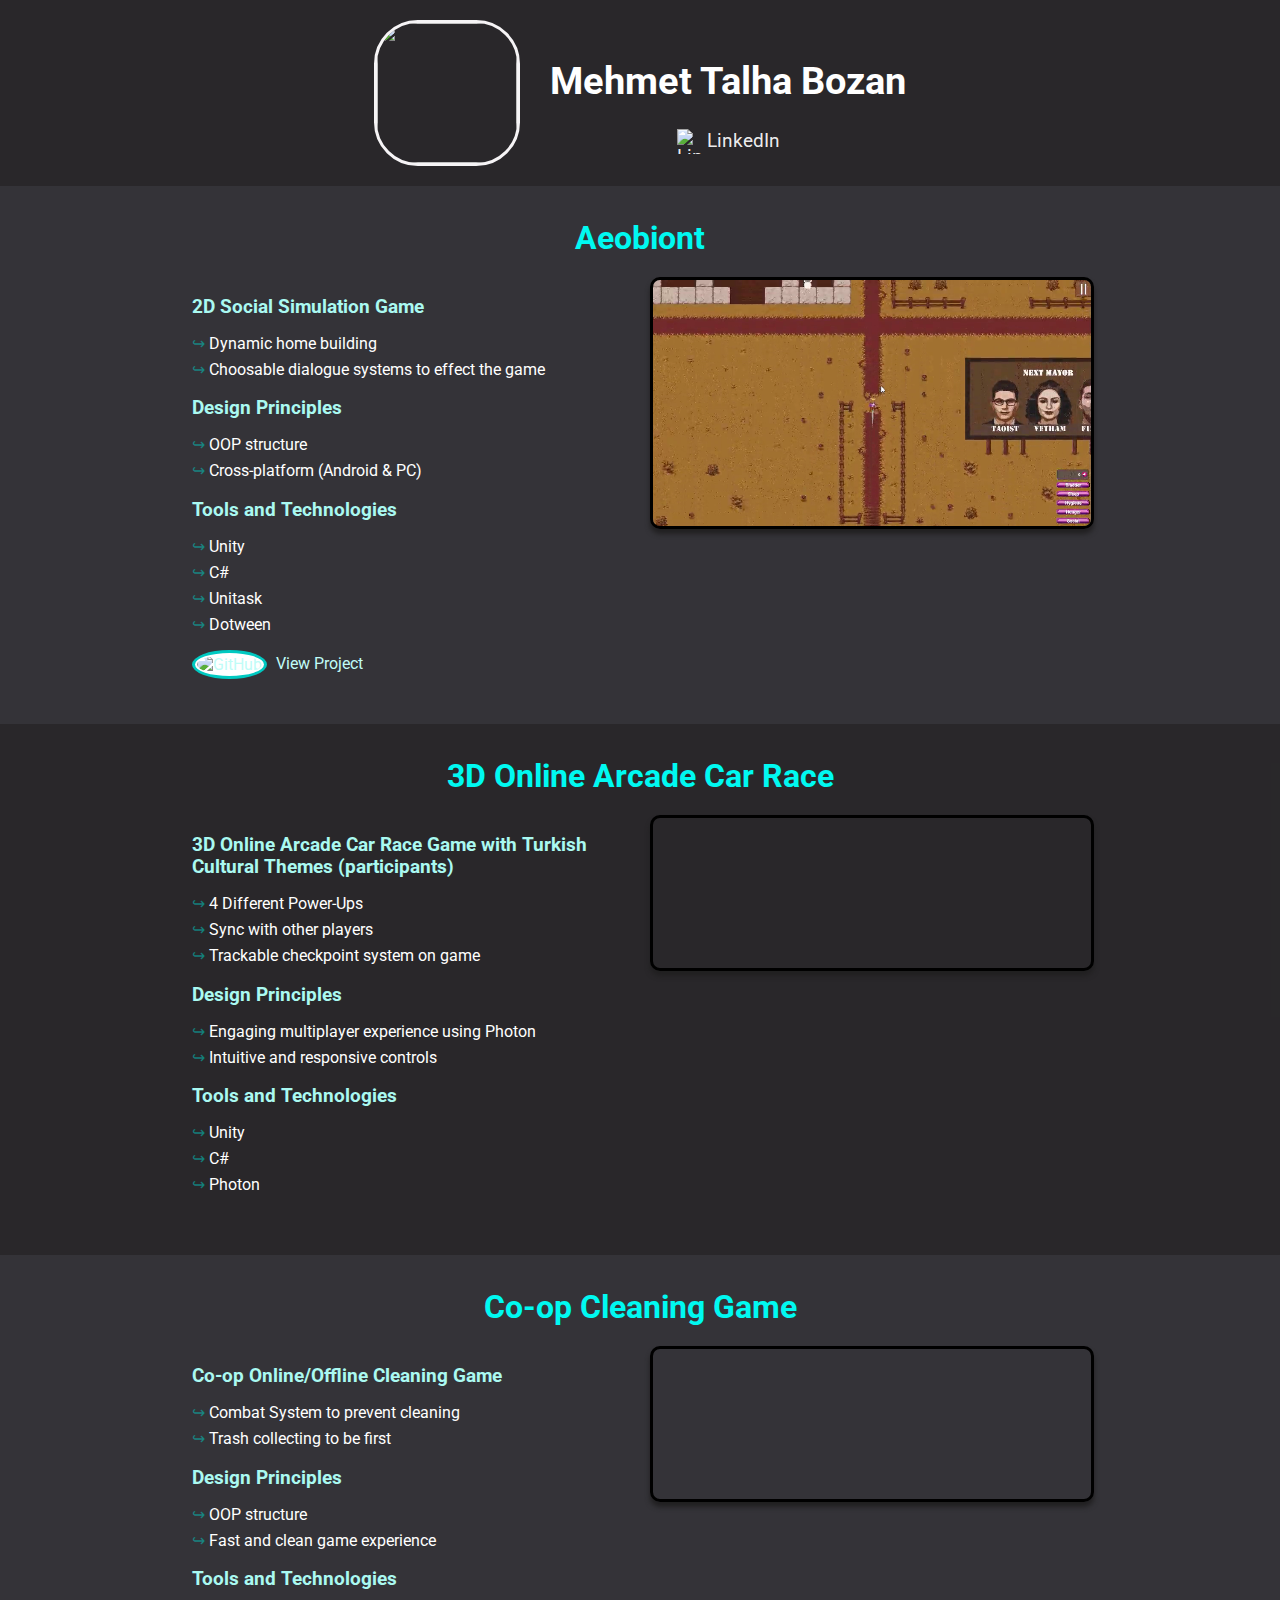
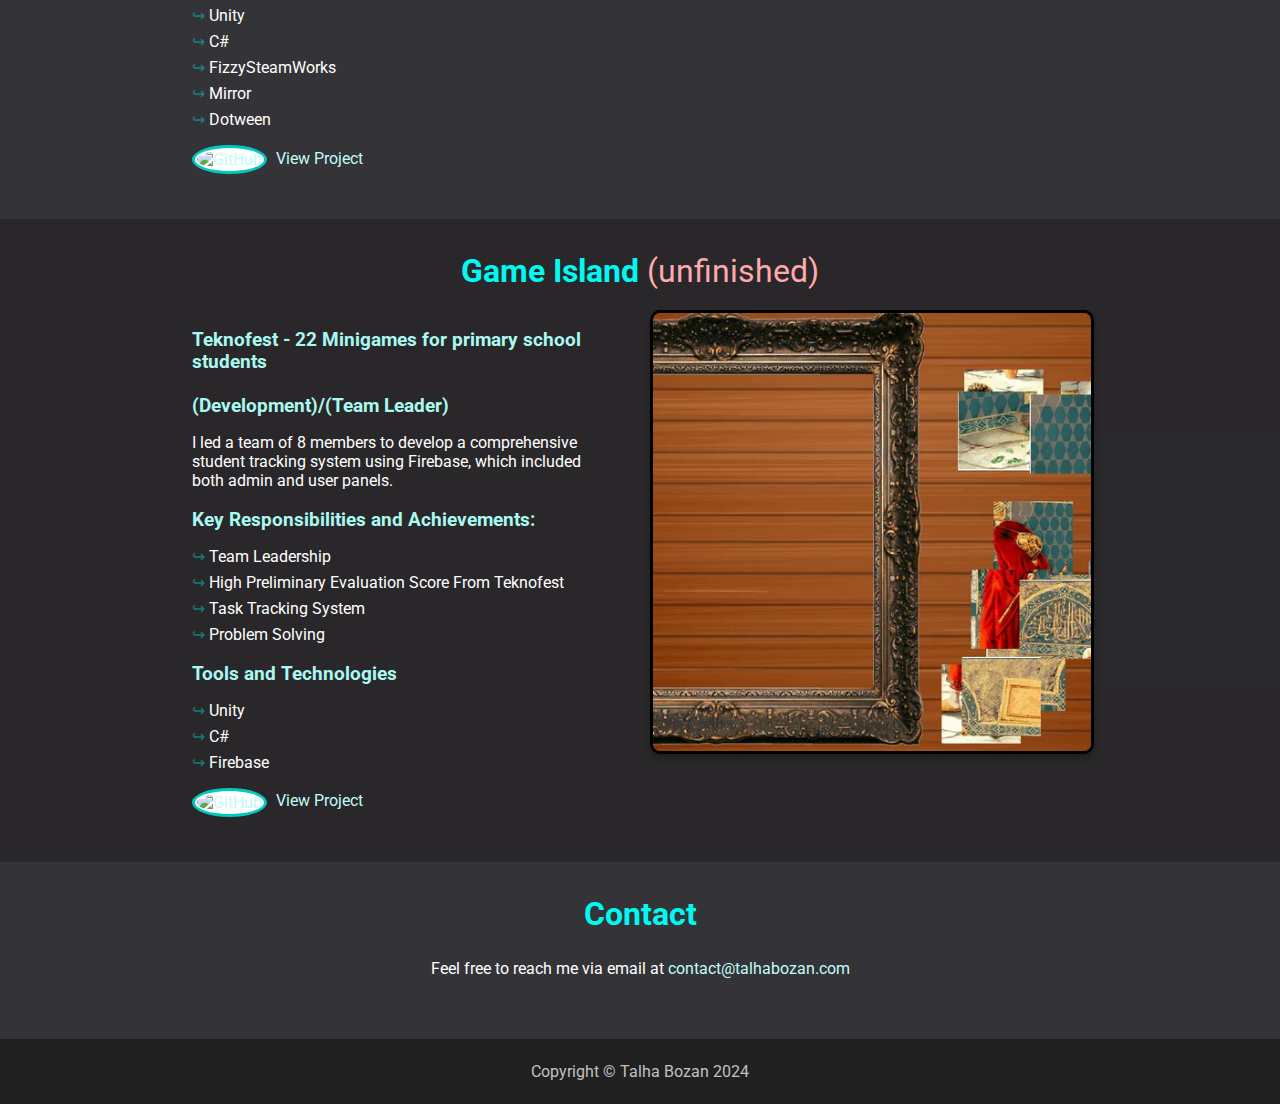
==== commit 1d1039d2: "loop videos" ====
--- a/index.html
+++ b/index.html
@@ -62,7 +62,7 @@
         </a>
       </div>
       <!-- <img class="project-preview" src="/assets/images/Aebiont.gif" alt="Aebiont Screenshot" /> -->
-      <video class="project-preview" src="assets/images/Aebiont.mp4" autoplay muted playsinline></video>
+      <video class="project-preview" src="assets/images/Aebiont.mp4" autoplay muted playsinline loop></video>
     </div>
   </section>
 
@@ -92,7 +92,7 @@
         </ul>
       </div>
       <!-- <img class="project-preview" src="assets/images/developiaJoga.gif" alt="3D Arcade Car Race Screenshot" /> -->
-      <video class="project-preview" src="assets/images/developiaJoga.mp4" autoplay muted playsinline></video>
+      <video class="project-preview" src="assets/images/developiaJoga.mp4" autoplay muted playsinline loop></video>
     </div>
   </section>
   <!--
@@ -163,7 +163,7 @@
         </a>
       </div>
       <!-- <img class="project-preview" src="assets/images/trashgame1.gif" /> -->
-      <video class="project-preview" src="assets/images/trashgame1.mp4" autoplay muted playsinline></video>
+      <video class="project-preview" src="assets/images/trashgame1.mp4" autoplay muted playsinline loop></video>
     </div>
     <!-- Repeat for other projects -->
   </section>
@@ -207,7 +207,7 @@
         </a>
       </div>
       <!-- <img class="project-preview" src="assets/images/oyunadasi1.gif" /> -->
-      <video class="project-preview" src="assets/images/oyunadasi1.mp4" autoplay muted playsinline></video>
+      <video class="project-preview" src="assets/images/oyunadasi1.mp4" autoplay muted playsinline loop></video>
     </div>
     <!-- Repeat for other projects -->
   </section>
--- a/css/styles.css
+++ b/css/styles.css
@@ -1,9 +1,6 @@
 .section {
   background: #3E3D43AA;
-  padding-top: 2vh;
-  padding-bottom: 5vh;
-  padding-left: 15vw;
-  padding-right: 15vw;
+  padding: 2vh 15vw 5vh 15vw;
   text-align: center;
   /* margin: 10px auto; */
   flex: 1;
@@ -180,6 +177,34 @@
 @media (max-width: 1024px) {
   .section {
     margin: 10px;
+    padding: 2vh 5vw 5vh 5vw;
+  }
+
+  .project {
+    display: grid;
+    grid-template-columns: repeat(2, 1fr); /* Change to 2 columns for mobile */
+    text-align: left;
+    gap: 20px;
+  }
+  .project img {
+    width: 100%; /* Make image width 100% of the parent container */
+    max-width: 100%; /* Ensure it doesn’t exceed parent container */
+  }
+  .project-content {
+    grid-column: 1 / 3;
+    flex: 1;
+    max-width: 600px;
+    margin-right: 20px;
+  }
+  .project-preview {
+    grid-column: 1 / 3;
+    width: 100%;
+    display: flex;
+    justify-content: center;
+    align-items: center;
+    border: 3px solid #000000;
+    border-radius: 10px;
+    box-shadow: 0 5px 5px #212021;
   }
 }
 
@@ -189,9 +214,9 @@
     overflow: hidden; /* Ensure content does not overflow */
   }
 
-  .project {
-    flex-wrap: wrap; /* Allow the content to wrap */
-  }
+  /* .project {
+    flex-wrap: wrap;
+  } */
 
   .project img {
     width: 100%; /* Make image width 100% of the parent container */
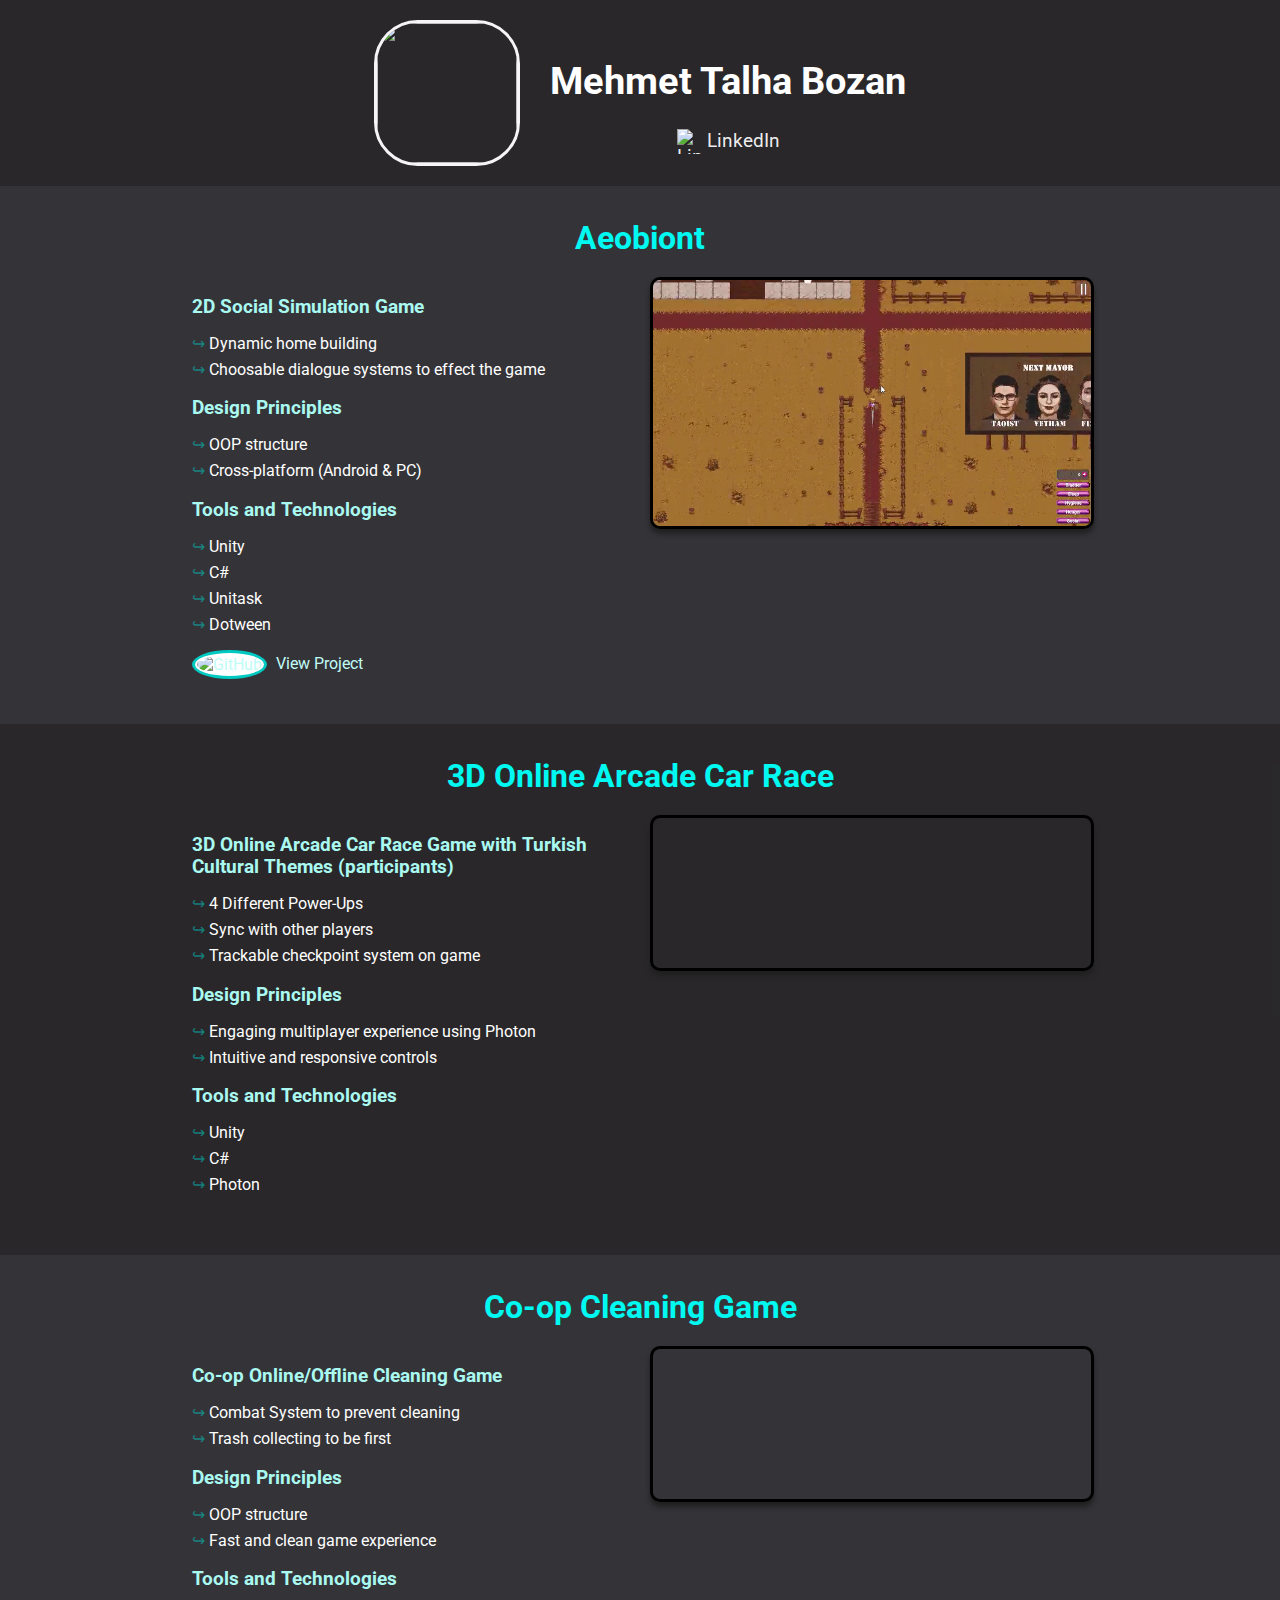
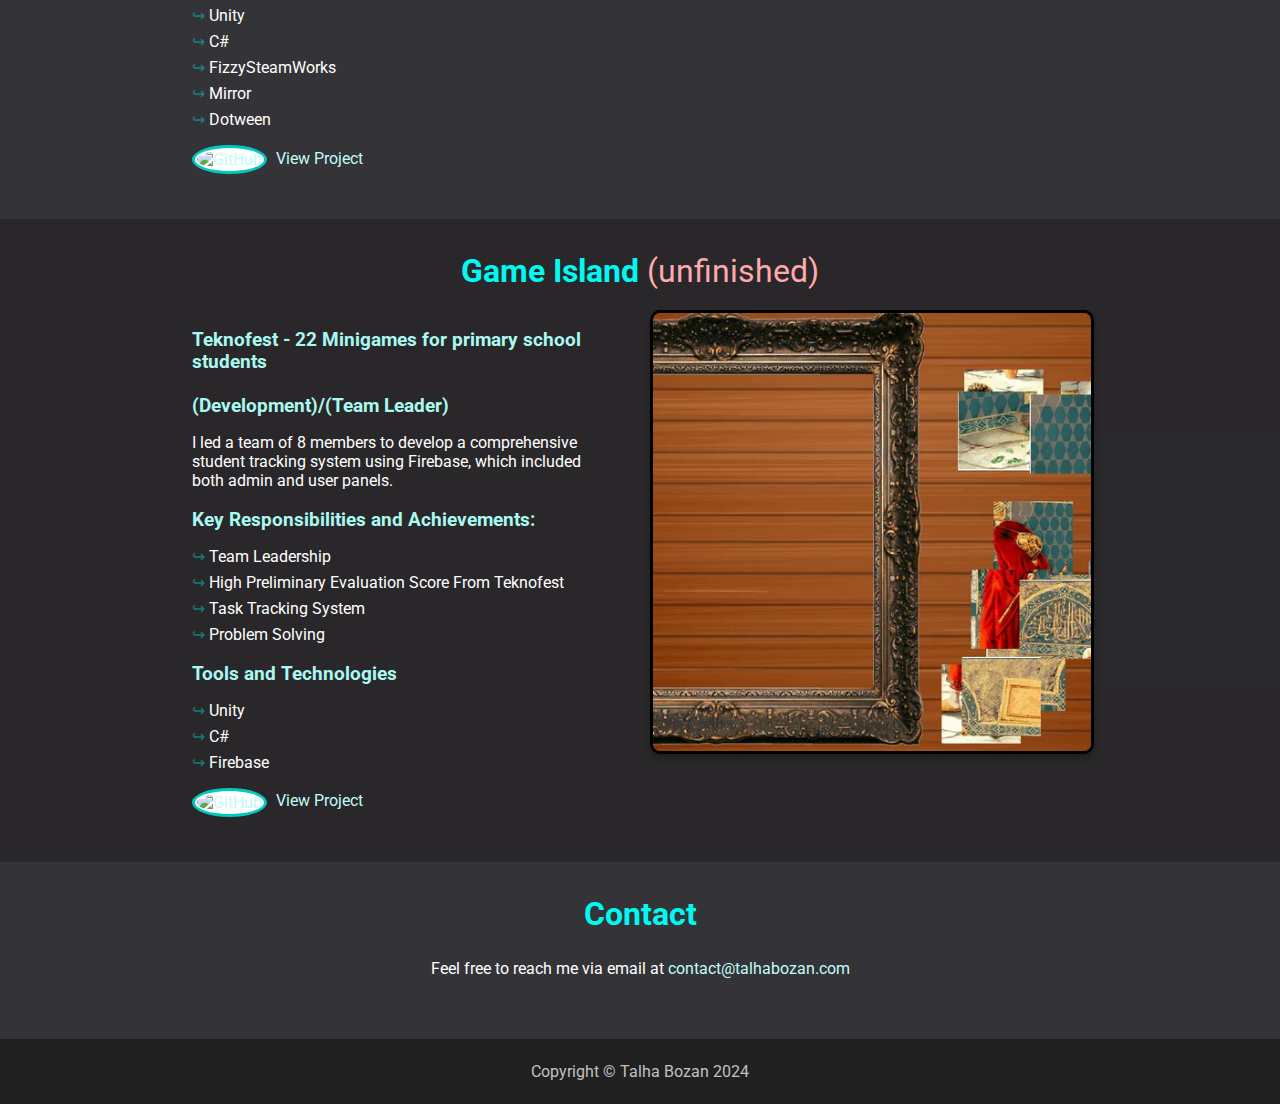
==== commit fbec00b4: "remove commented code" ====
--- a/index.html
+++ b/index.html
@@ -34,7 +34,6 @@
         <ul>
           <li>Dynamic home building</li>
           <li>Choosable dialogue systems to effect the game</li>
-          <!-- <li></li> -->
         </ul>
         <h3>Design Principles</h3>
         <ul>
